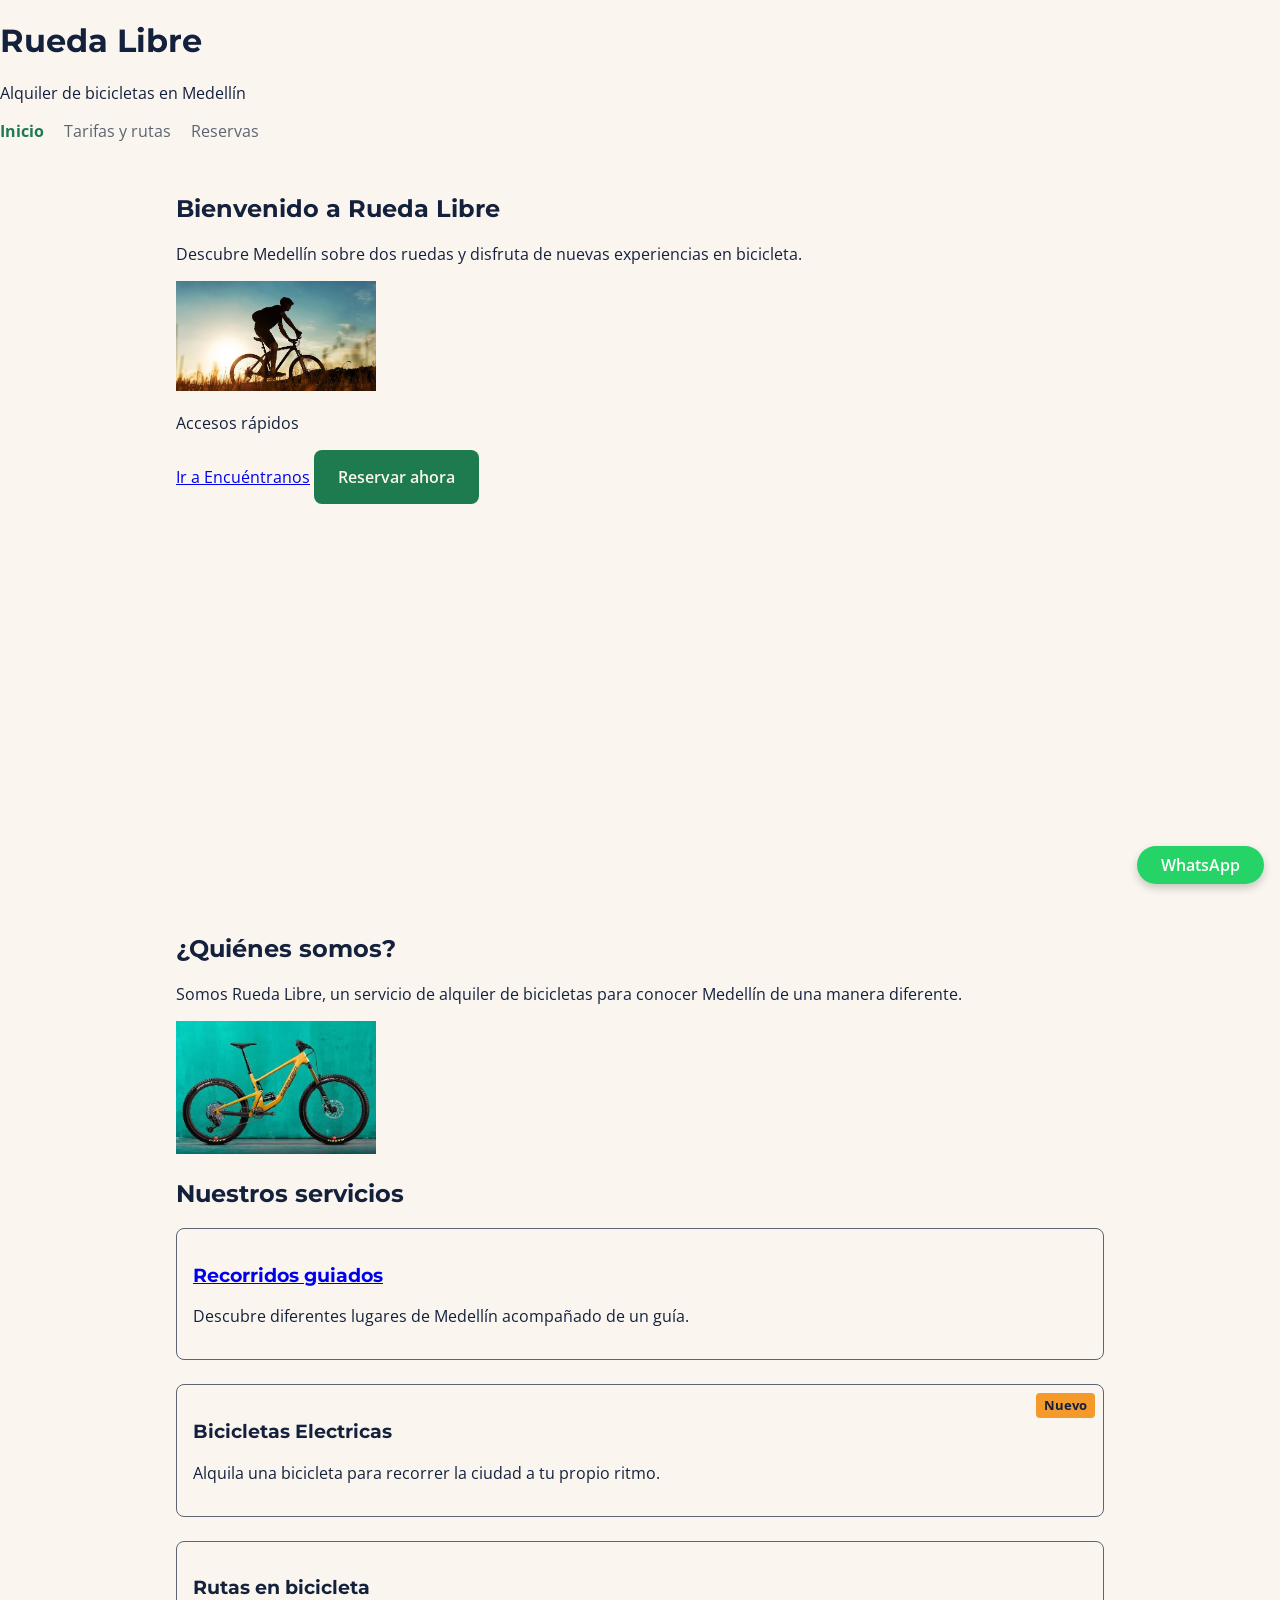
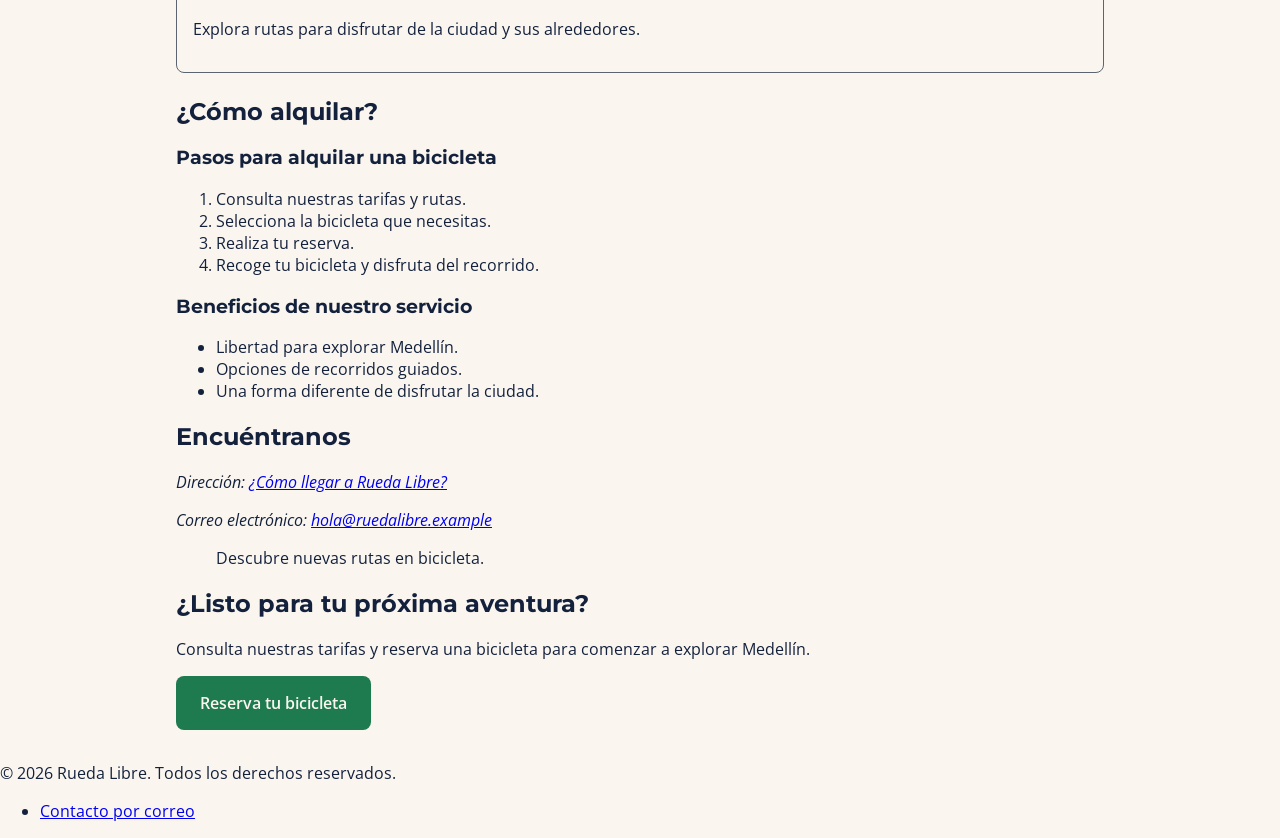
==== index.html @ cb9aeb95 "Día 3: Rueda Libre v1.0: Lanzamiento" ====
<!doctype html>
<html lang="es">
  <head>
    <meta charset="UTF-8" />
    <meta name="viewport" content="width=device-width, initial-scale=1.0" />
    <meta name="description" content="desciption bussines" />

    <link rel="preconnect" href="https://fonts.googleapis.com" />
    <link rel="preconnect" href="https://fonts.gstatic.com" crossorigin />
    <link
      href="https://fonts.googleapis.com/css2?family=Montserrat:wght@400;500;600;700&family=Open+Sans:wght@400;500;600;700&display=swap"
      rel="stylesheet"
    />

    <link rel="stylesheet" href="css/styles.css" />

    <title>Rueda Libre | Alquiler de bicicletas en Medellín</title>
  </head>

  <body>
    <!-- CABECERA -->
    <header>
      <h1>Rueda Libre</h1>
      <p>Alquiler de bicicletas en Medellín</p>

      <nav aria-label="Navegación principal">
        <ul id="menu">
          <li><a href="index.html" class="activo">Inicio</a></li>
          <li><a href="paginas/tarifas.html">Tarifas y rutas</a></li>
          <li><a href="paginas/reservas.html">Reservas</a></li>
        </ul>
      </nav>
    </header>

    <!-- CONTENIDO PRINCIPAL -->
    <main>
      <section id="inicio">
        <h2>Bienvenido a Rueda Libre</h2>

        <p>
          Descubre Medellín sobre dos ruedas y disfruta de nuevas experiencias
          en bicicleta.
        </p>

        <img
          src="img/portada.jpeg"
          alt="Imagen de portada de Rueda Libre"
          width="200"
        />

        <p>Accesos rápidos</p>
        <p>
          <a href="#encuentranos">Ir a Encuéntranos</a>
          <a href="paginas/reservas.html" class="btn-cta">Reservar ahora</a>
        </p>
      </section>

      <section id="nosotros">
        <h2>¿Quiénes somos?</h2>

        <p>
          Somos Rueda Libre, un servicio de alquiler de bicicletas para conocer
          Medellín de una manera diferente.
        </p>

        <img src="img/bici.jpeg" alt="Bicicleta amarilla" width="200" />
      </section>

      <section id="servicios">
        <h2>Nuestros servicios</h2>

        <article>
          <h3>
            <a href="paginas/tarifas.html"> Recorridos guiados </a>
          </h3>

          <p>Descubre diferentes lugares de Medellín acompañado de un guía.</p>
        </article>

        <article class="tarjeta-servicio">
          <span class="badge-nuevo">Nuevo</span>
          <h3>Bicicletas Electricas</h3>

          <p>
            Alquila una bicicleta para recorrer la ciudad a tu propio ritmo.
          </p>
        </article>

        <article>
          <h3>Rutas en bicicleta</h3>

          <p>Explora rutas para disfrutar de la ciudad y sus alrededores.</p>
        </article>
      </section>

      <section id="como-alquilar">
        <h2>¿Cómo alquilar?</h2>

        <h3>Pasos para alquilar una bicicleta</h3>

        <ol>
          <li>Consulta nuestras tarifas y rutas.</li>
          <li>Selecciona la bicicleta que necesitas.</li>
          <li>Realiza tu reserva.</li>
          <li>Recoge tu bicicleta y disfruta del recorrido.</li>
        </ol>

        <h3>Beneficios de nuestro servicio</h3>

        <ul>
          <li>Libertad para explorar Medellín.</li>
          <li>Opciones de recorridos guiados.</li>
          <li>Una forma diferente de disfrutar la ciudad.</li>
        </ul>
      </section>

      <section id="encuentranos">
        <h2>Encuéntranos</h2>

        <address>
          <p>
            Dirección:
            <a href="https://maps.app.goo.gl/5BbJdYhSYyuFEXiC6" target="_blank"
              >¿Cómo llegar a Rueda Libre?</a
            >
          </p>

          <p>
            Correo electrónico:
            <a href="mailto:hola@ruedalibre.example">hola@ruedalibre.example</a>
          </p>
        </address>

        <figure>
          <imgsrc
            ="img/ruta.jpeg"
            alt="Paisaje de una ruta para recorrer en bicicleta"
            width="200"
          />
          <figcaption>Descubre nuevas rutas en bicicleta.</figcaption>
        </figure>
      </section>

      <aside>
        <h2>¿Listo para tu próxima aventura?</h2>

        <p>
          Consulta nuestras tarifas y reserva una bicicleta para comenzar a
          explorar Medellín.
        </p>

        <a href="paginas/reservas.html" class="btn-cta">Reserva tu bicicleta</a>
      </aside>
    </main>

    <!-- FOOTER -->
    <footer>
      <p>&copy; 2026 Rueda Libre. Todos los derechos reservados.</p>
      <ul>
        <li>
          <a href="mailto:hola@ruedalibre.example"> Contacto por correo </a>
        </li>
      </ul>
    </footer>
    <a href="https://wa.me/573000000000" target="_blank" rel="noopener noreferrer" class="whatsapp-flotante" aria-label="Chatear por WhatsApp">
      WhatsApp
    </a>
  </body>
</html>
---- css/styles.css ----
/* Todo el ancho de los elemtnos incluye el padding y el border */
*, *::before, *::after {
    box-sizing: border-box;
}

:root {
    --color-verde-ruta: #1e7a4f;
    --color-naranja-pedal: #F39A2B;
    --color-azul-noche: #14213D;
    --color-crema: #FAF6EF;
    --color-gris-asfalto: #5B6470;

    --font-titulos: 'Montserrat', Arial, sans-serif;
    --font-textos: 'Open Sans', Arial, sans-serif;

    --espaciado-s: 0.5rem;
    --espaciado-m: 1rem;
    --espaciado-l: 1.5rem;
}

/*  Estilos cuerpo de la página */
body {
    font-family: var(--font-textos);
    background-color: var(--color-crema);
    color: var(--color-azul-noche);
    margin: 0;
}

/*  Uso de herencia en los titulos */
h1, h2, h3 { 
    font-family: var(--font-titulos);
}

#menu a { 
    color: var(--color-gris-asfalto); 
    text-decoration: none;
}

#menu a.activo { 
    color: var(--color-verde-ruta); 
    font-weight: 700; 
}

#menu a:hover,
#menu a:focus {
    color: var(--color-azul-noche);
    text-decoration: underline;
    outline: 2px dashed var(--color-azul-noche); 
    outline-offset: 4px;
}

.btn-cta {
    background-color: var(--color-verde-ruta);
    color: var(--color-crema);
    padding: var(--espaciado-m) var(--espaciado-l);
    text-decoration: none;
    border: none;
    border-radius: var(--espaciado-s);
    font-weight: 600;
    cursor: pointer;
    display: inline-block;
    font-family: var(--font-textos);
    font-size: 1rem;
    text-align: center;
}

.btn-cta:hover,
.btn-cta:focus {
    background-color: var(--color-azul-noche);
    color: var(--color-crema);
    outline: 2px solid var(--color-naranja-pedal); 
    outline-offset: 3px;
}

input:focus,
select:focus,
textarea:focus {
    outline: 3px solid var(--color-verde-ruta);
    outline-offset: 1px;
    border-color: var(--color-verde-ruta);
}

/* ---- --------------------------------------*/

/* Centrar el contenido principal */
main {
    max-width: 60rem; 
    margin: 0 auto;   
    padding: var(--espaciado-m);
}

/* Estilos del encabezado */
#inicio {
    min-height: 80vh; 
}

#servicios article {
    padding: var(--espaciado-m);
    border: 1px solid var(--color-gris-asfalto);
    border-radius: var(--espaciado-s);
    margin-bottom: var(--espaciado-l);
}

#servicios article img {
    width: 100%;
    border-radius: var(--espaciado-s);
}

table {
    text-align: center; /* Conservado de la base original */
    width: 100%; 
    border-collapse: collapse; 
    margin-bottom: var(--espaciado-l);
}

th, td {
    padding: var(--espaciado-m);
    border: 1px solid var(--color-gris-asfalto);
}

th {
    background-color: var(--color-verde-ruta);
    color: var(--color-crema);
}

form p {
    margin-bottom: var(--espaciado-m);
}

label {
    display: block; 
    margin-bottom: var(--espaciado-s);
    font-weight: 600;
}

input[type="text"],
input[type="email"],
input[type="tel"],
input[type="date"],
input[type="number"],
select,
textarea {
    width: 100%;
    padding: var(--espaciado-m);
    border: 1px solid var(--color-gris-asfalto);
    border-radius: var(--espaciado-s);
}

input[type="checkbox"] {
    display: inline-block;
    width: auto;
}

label[for="confirmacion-datos"],
label[for="confirmacion-terminos"] {
    display: inline;
    font-weight: 400;
}

form .btn-cta {
    width: 100%;
    padding: var(--espaciado-l);
}

#menu {
    padding-left: 0;
}

#menu li {
    display: inline-block;
    margin-right: var(--espaciado-m);
}

.tarjeta-servicio {
    position: relative;
}

.badge-nuevo {
    position: absolute;
    top: var(--espaciado-s);
    right: var(--espaciado-s);
    background-color: var(--color-naranja-pedal);
    color: var(--color-azul-noche);
    padding: 0.2rem var(--espaciado-s);
    font-size: 0.8rem;
    font-weight: 700;
    border-radius: 4px;
}

.whatsapp-flotante {
    position: fixed;
    bottom: var(--espaciado-m);
    right: var(--espaciado-m);
    background-color: #25D366;
    color: #ffffff;
    padding: var(--espaciado-s) var(--espaciado-l);
    border-radius: 50px;
    text-decoration: none;
    font-weight: 600;
    box-shadow: 0 4px 8px rgba(0,0,0,0.2);
    z-index: 1000;
    display: inline-flex;
    align-items: center;
}

.whatsapp-flotante:hover,
.whatsapp-flotante:focus {
    background-color: #1ebe5d;
    outline: 2px solid var(--color-azul-noche);
    outline-offset: 2px;
}
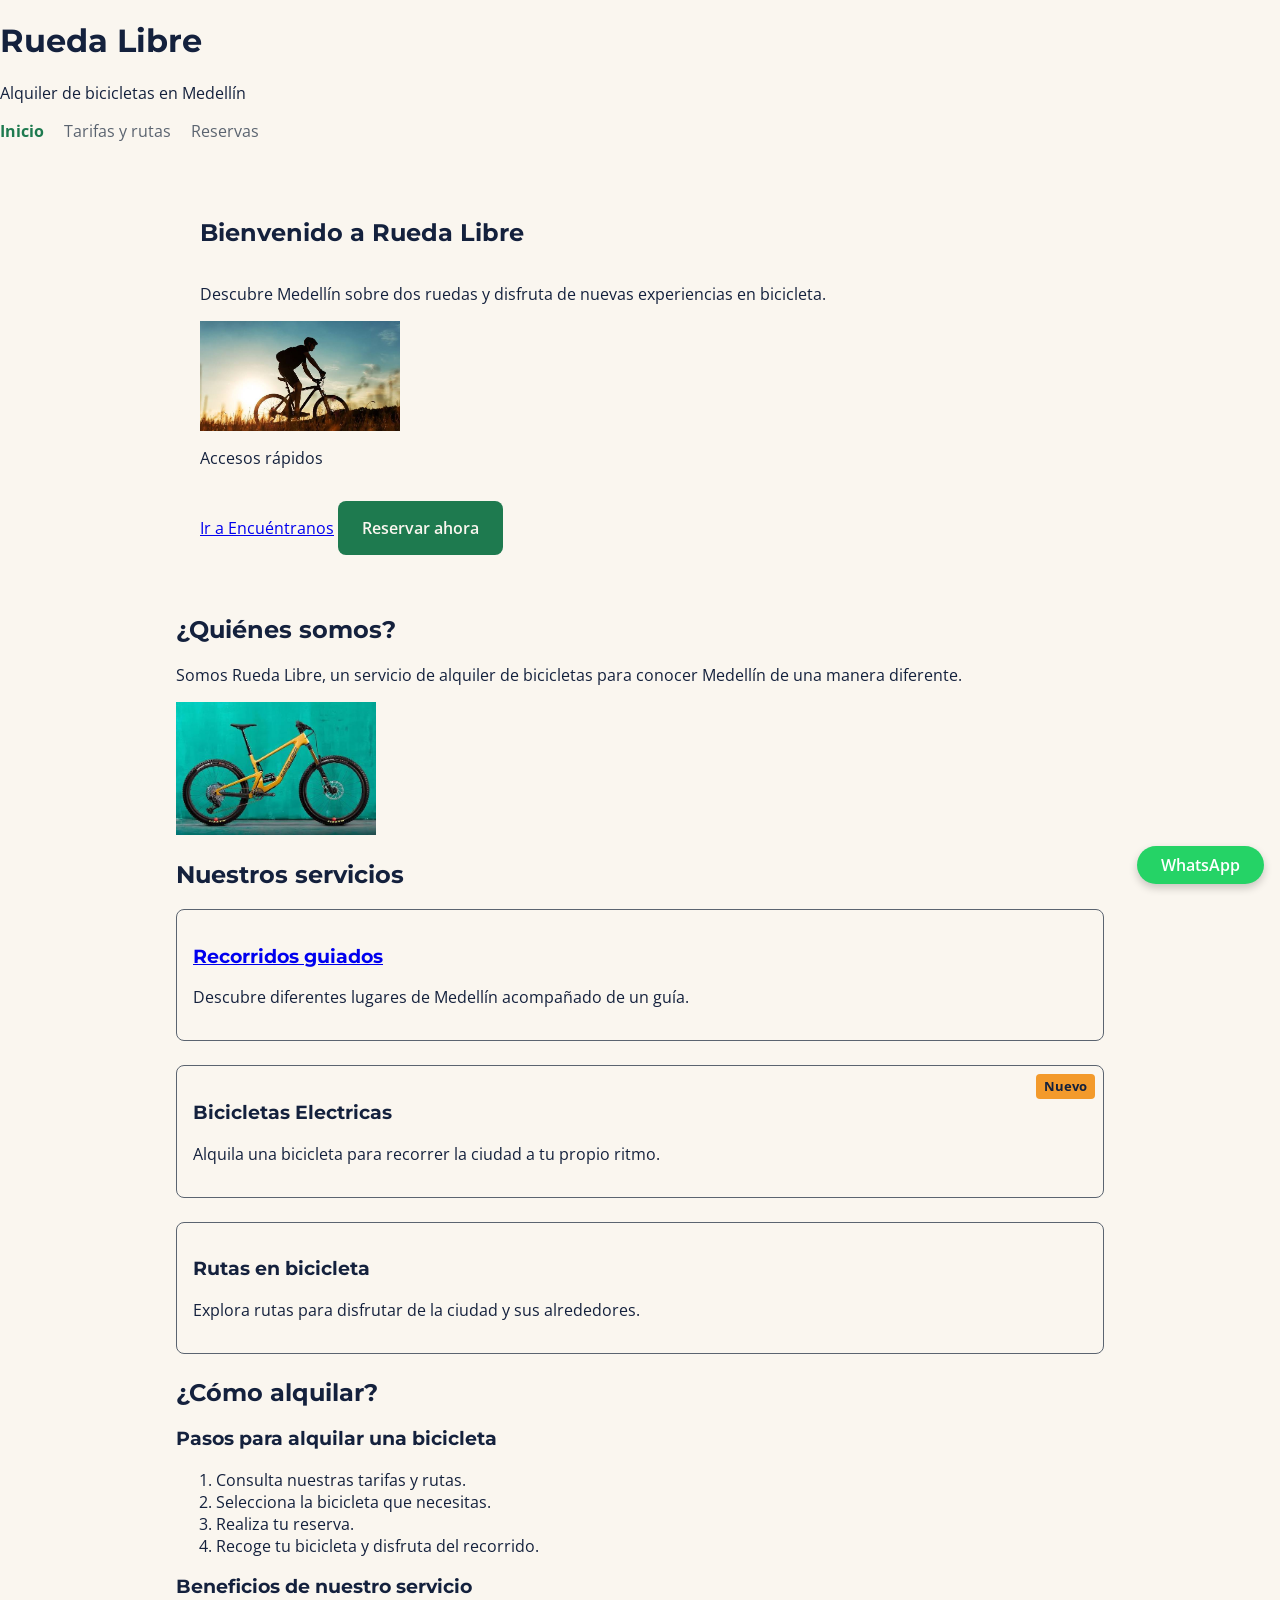
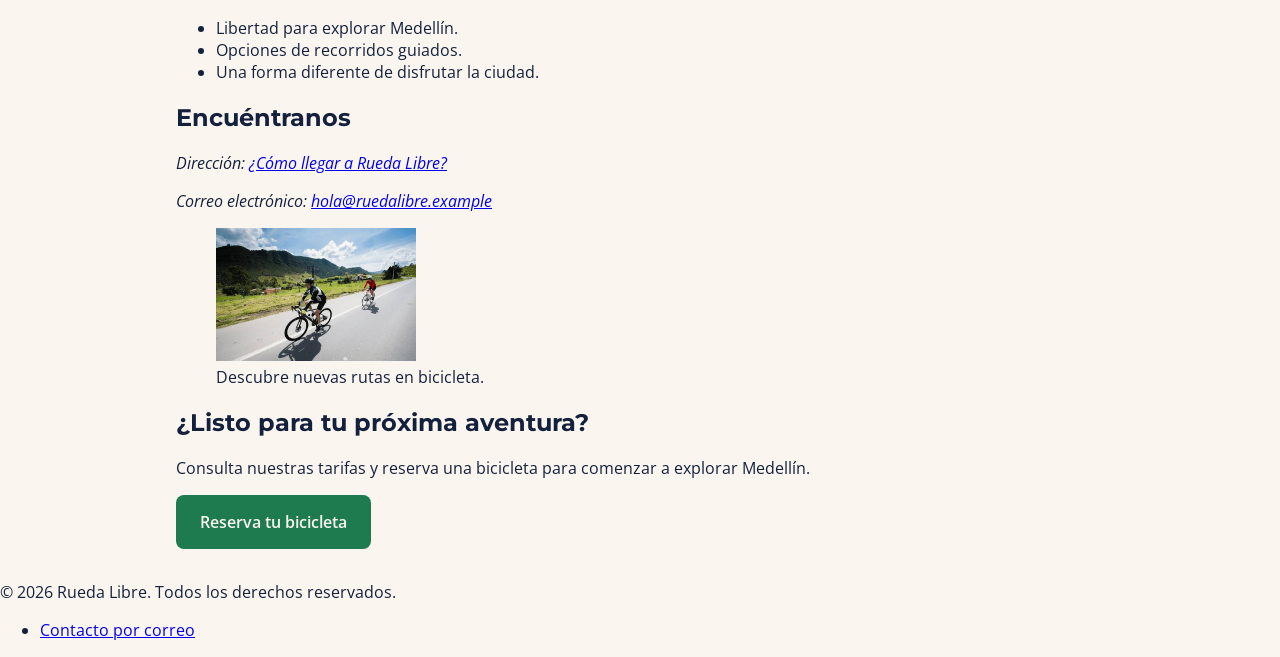
==== commit 34556c36: "Día 3: Rueda Libre v1.0:  Lanzamiento (Actualización visual-inicio)" ====
--- a/index.html
+++ b/index.html
@@ -132,8 +132,8 @@
         </address>
 
         <figure>
-          <imgsrc
-            ="img/ruta.jpeg"
+          <img 
+            src="img/ruta.jpeg"
             alt="Paisaje de una ruta para recorrer en bicicleta"
             width="200"
           />
--- a/css/styles.css
+++ b/css/styles.css
@@ -91,7 +91,10 @@
 
 /* Estilos del encabezado */
 #inicio {
-    min-height: 80vh; 
+    padding: var(--espaciado-l);
+    display: flex;
+    flex-direction: column;
+    justify-content: center;
 }
 
 #servicios article {
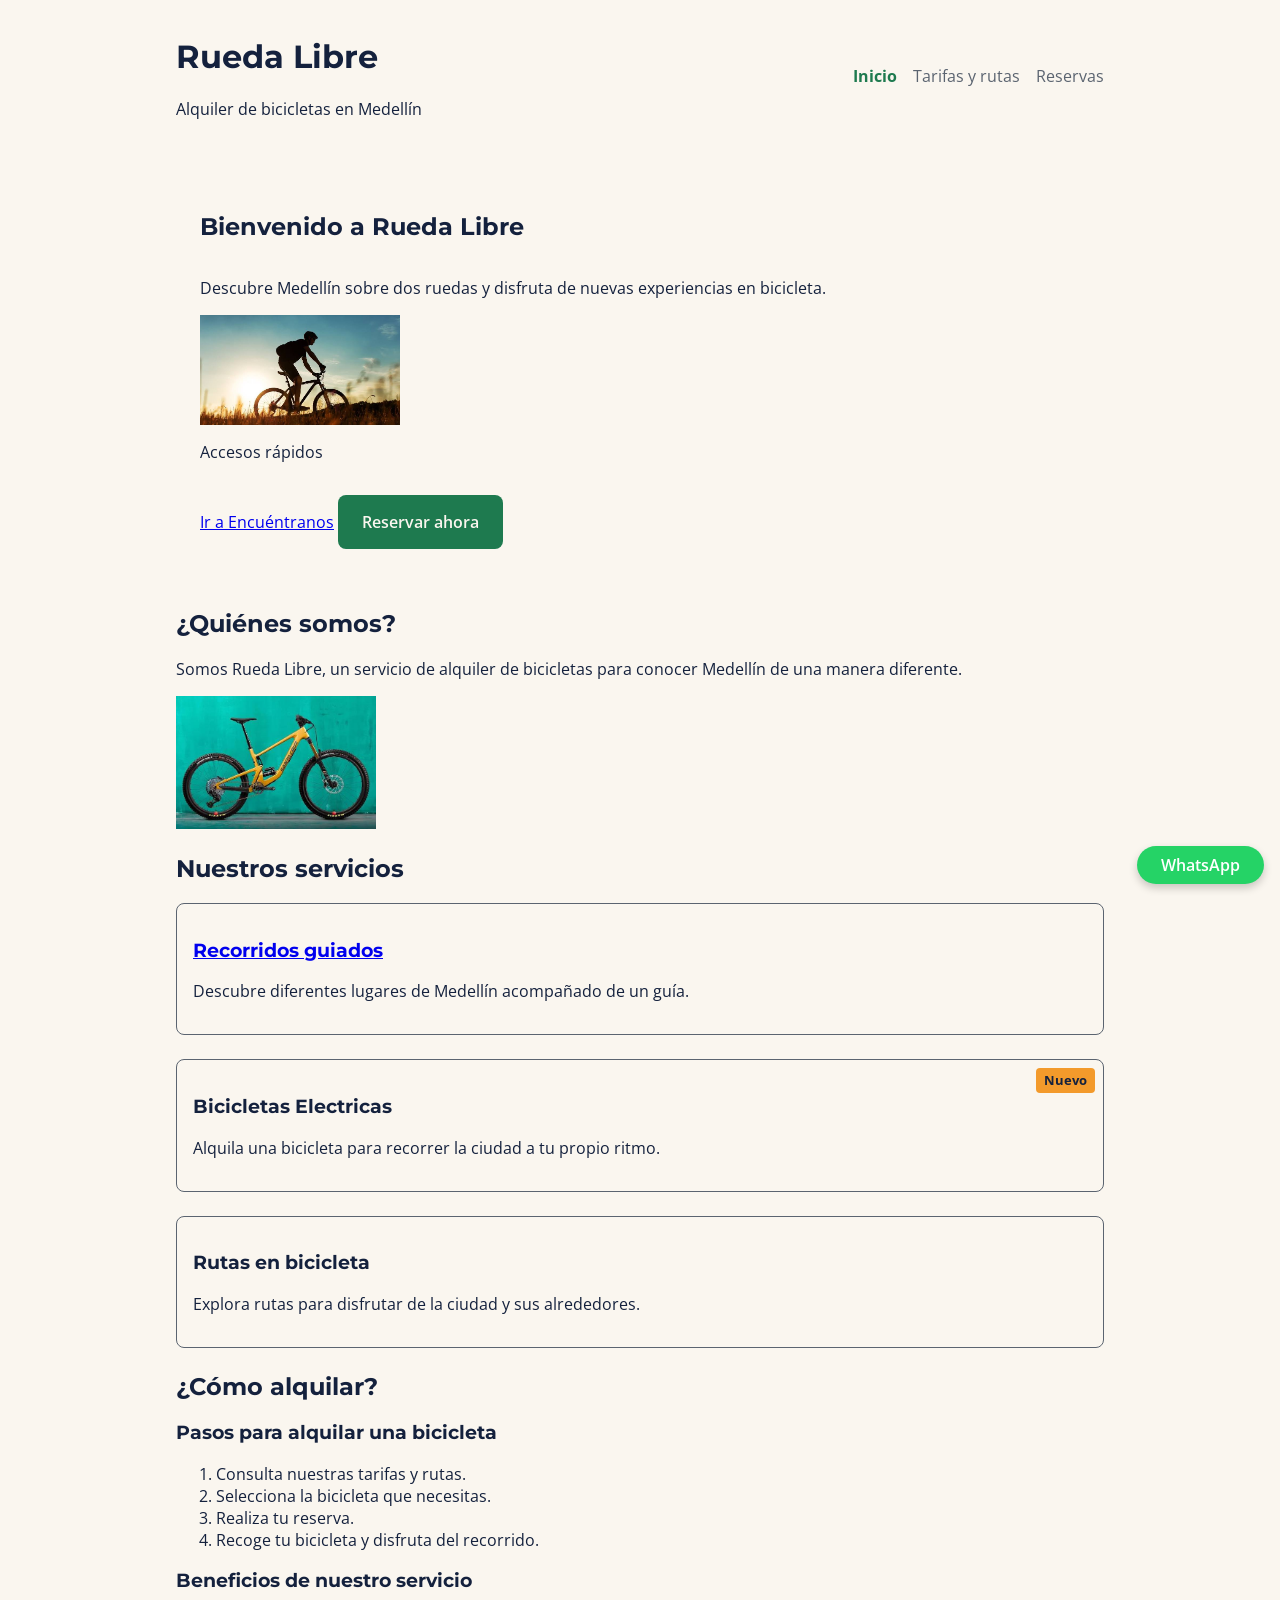
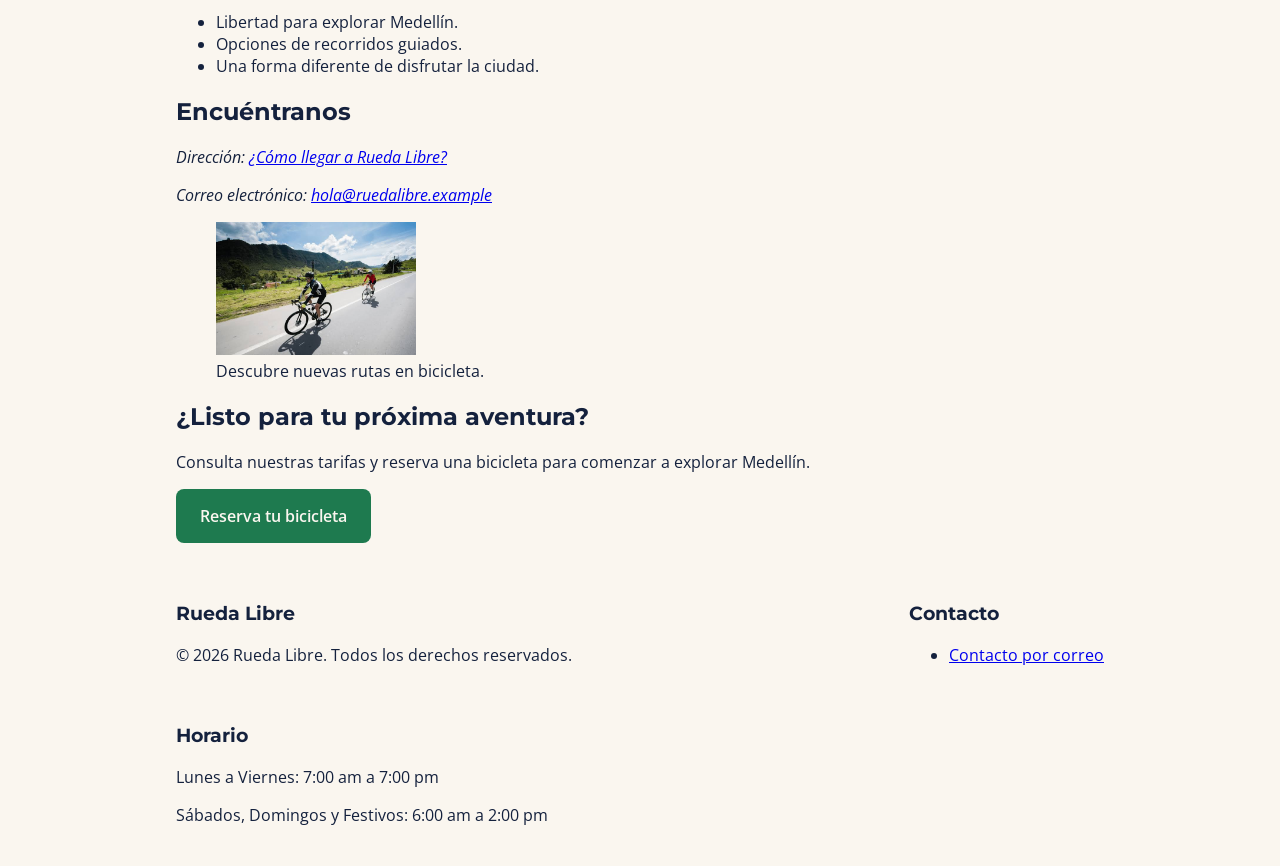
==== commit cb4fd643: "Flexbox: layaouts en una dimensión" ====
--- a/index.html
+++ b/index.html
@@ -20,8 +20,10 @@
   <body>
     <!-- CABECERA -->
     <header>
-      <h1>Rueda Libre</h1>
-      <p>Alquiler de bicicletas en Medellín</p>
+      <div>
+        <h1>Rueda Libre</h1>
+        <p>Alquiler de bicicletas en Medellín</p>
+      </div>
 
       <nav aria-label="Navegación principal">
         <ul id="menu">
@@ -132,7 +134,7 @@
         </address>
 
         <figure>
-          <img 
+          <img
             src="img/ruta.jpeg"
             alt="Paisaje de una ruta para recorrer en bicicleta"
             width="200"
@@ -155,14 +157,33 @@
 
     <!-- FOOTER -->
     <footer>
-      <p>&copy; 2026 Rueda Libre. Todos los derechos reservados.</p>
-      <ul>
-        <li>
-          <a href="mailto:hola@ruedalibre.example"> Contacto por correo </a>
-        </li>
-      </ul>
+      <div>
+        <h3>Rueda Libre</h3>
+        <p>&copy; 2026 Rueda Libre. Todos los derechos reservados.</p>
+      </div>
+
+      <div>
+        <h3>Contacto</h3>
+        <ul>
+          <li>
+            <a href="mailto:hola@ruedalibre.example"> Contacto por correo </a>
+          </li>
+        </ul>
+      </div>
+
+      <div>
+        <h3>Horario</h3>
+        <p>Lunes a Viernes: 7:00 am a 7:00 pm</p>
+        <p>Sábados, Domingos y Festivos: 6:00 am a 2:00 pm</p>
+      </div>
     </footer>
-    <a href="https://wa.me/573000000000" target="_blank" rel="noopener noreferrer" class="whatsapp-flotante" aria-label="Chatear por WhatsApp">
+    <a
+      href="https://wa.me/573000000000"
+      target="_blank"
+      rel="noopener noreferrer"
+      class="whatsapp-flotante"
+      aria-label="Chatear por WhatsApp"
+    >
       WhatsApp
     </a>
   </body>
--- a/css/styles.css
+++ b/css/styles.css
@@ -167,12 +167,14 @@
 
 #menu {
     padding-left: 0;
-}
-
-#menu li {
-    display: inline-block;
-    margin-right: var(--espaciado-m);
-}
+    margin: 0;
+    list-style: none;
+    display: flex;             /* Contenedor flexible */
+    gap: var(--espaciado-m);   /* Separación uniforme */
+    flex-wrap: wrap;           /* Pasan a otra línea si no caben */
+}
+
+/* Se eliminó el display: inline-block y margin-right de #menu li */
 
 .tarjeta-servicio {
     position: relative;
@@ -211,4 +213,28 @@
     background-color: #1ebe5d;
     outline: 2px solid var(--color-azul-noche);
     outline-offset: 2px;
+}
+
+/* Nombre del negocio en un extremo y menú en el otro, centrados verticalmente */
+header {
+    display: flex;
+    justify-content: space-between;
+    align-items: center;
+    flex-wrap: wrap;
+    gap: var(--espaciado-m);
+    padding: var(--espaciado-m);
+    max-width: 60rem;
+    margin: 0 auto;
+}
+
+/* Pie en tres bloques en fila, alineados por arriba y separados uniformemente */
+footer {
+    display: flex;
+    justify-content: space-between;
+    align-items: flex-start;
+    flex-wrap: wrap;
+    gap: var(--espaciado-l);
+    padding: var(--espaciado-l) var(--espaciado-m);
+    max-width: 60rem;
+    margin: 0 auto;
 }
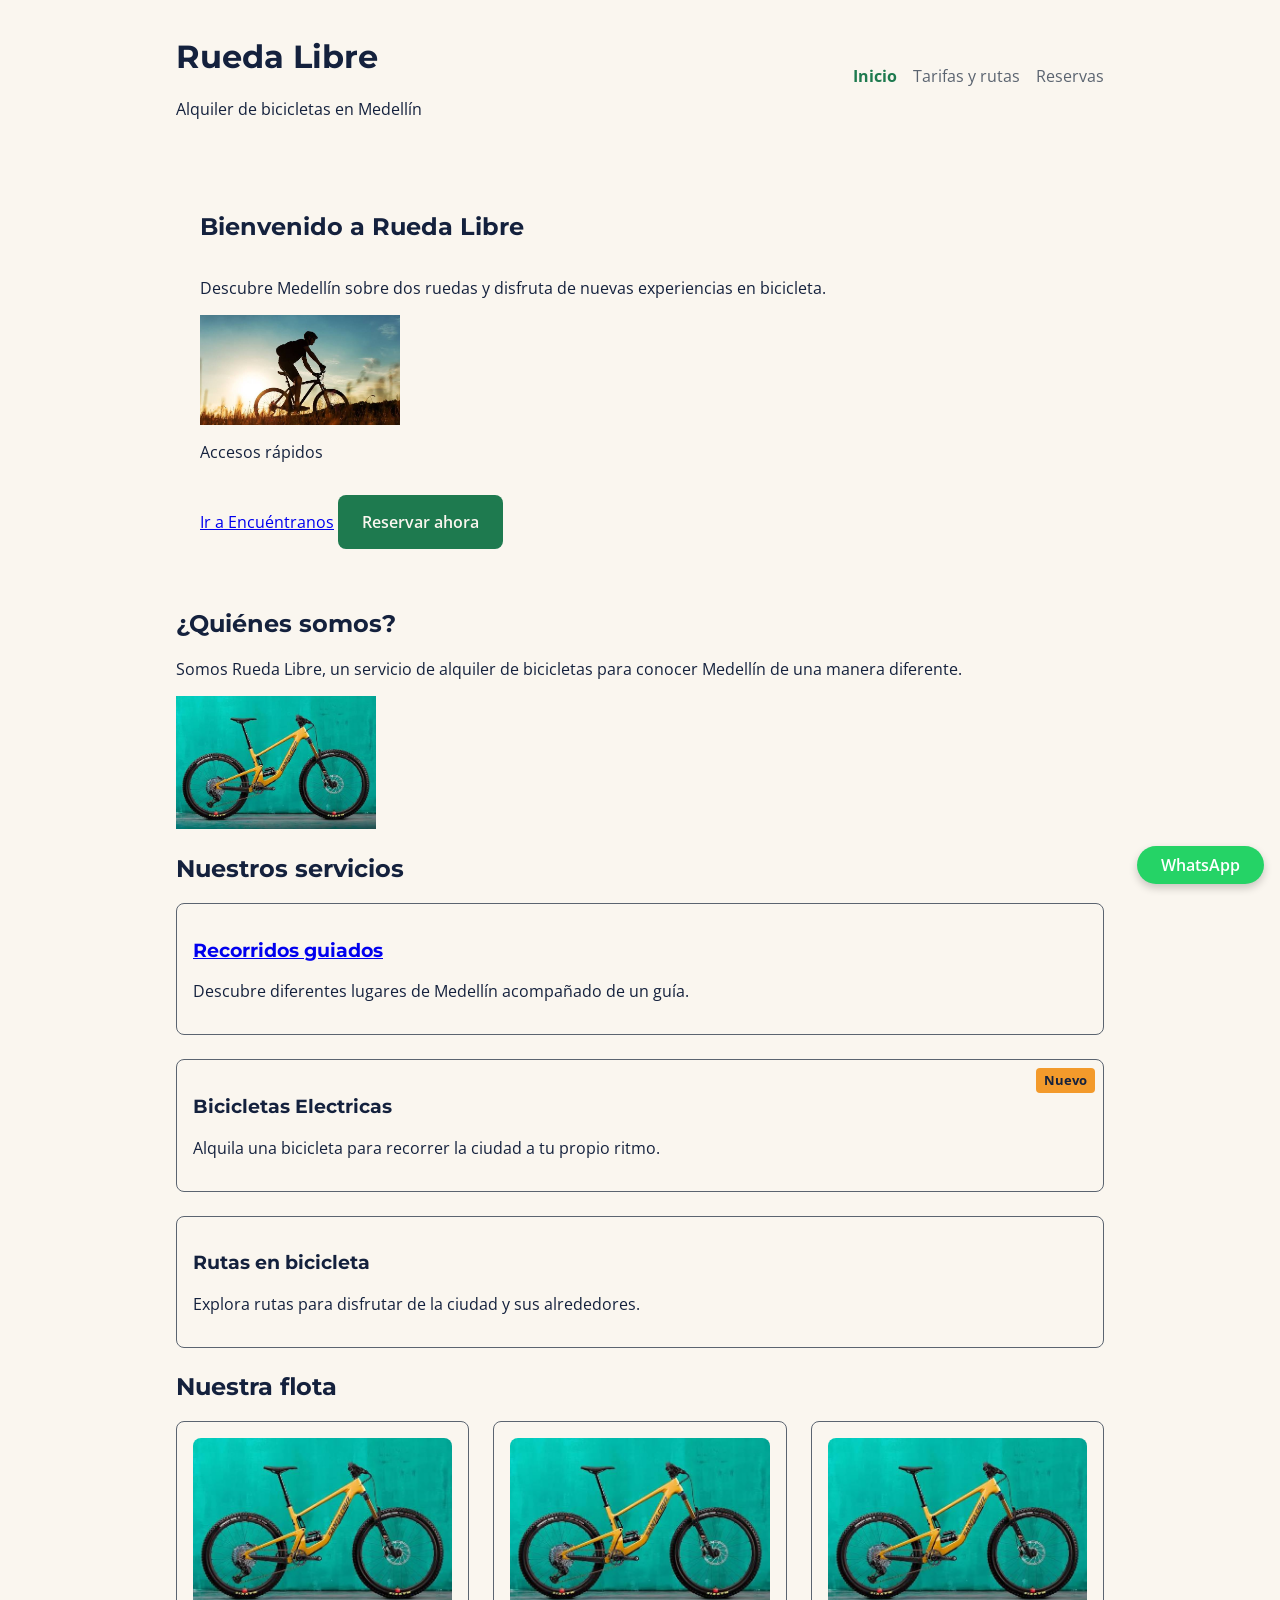
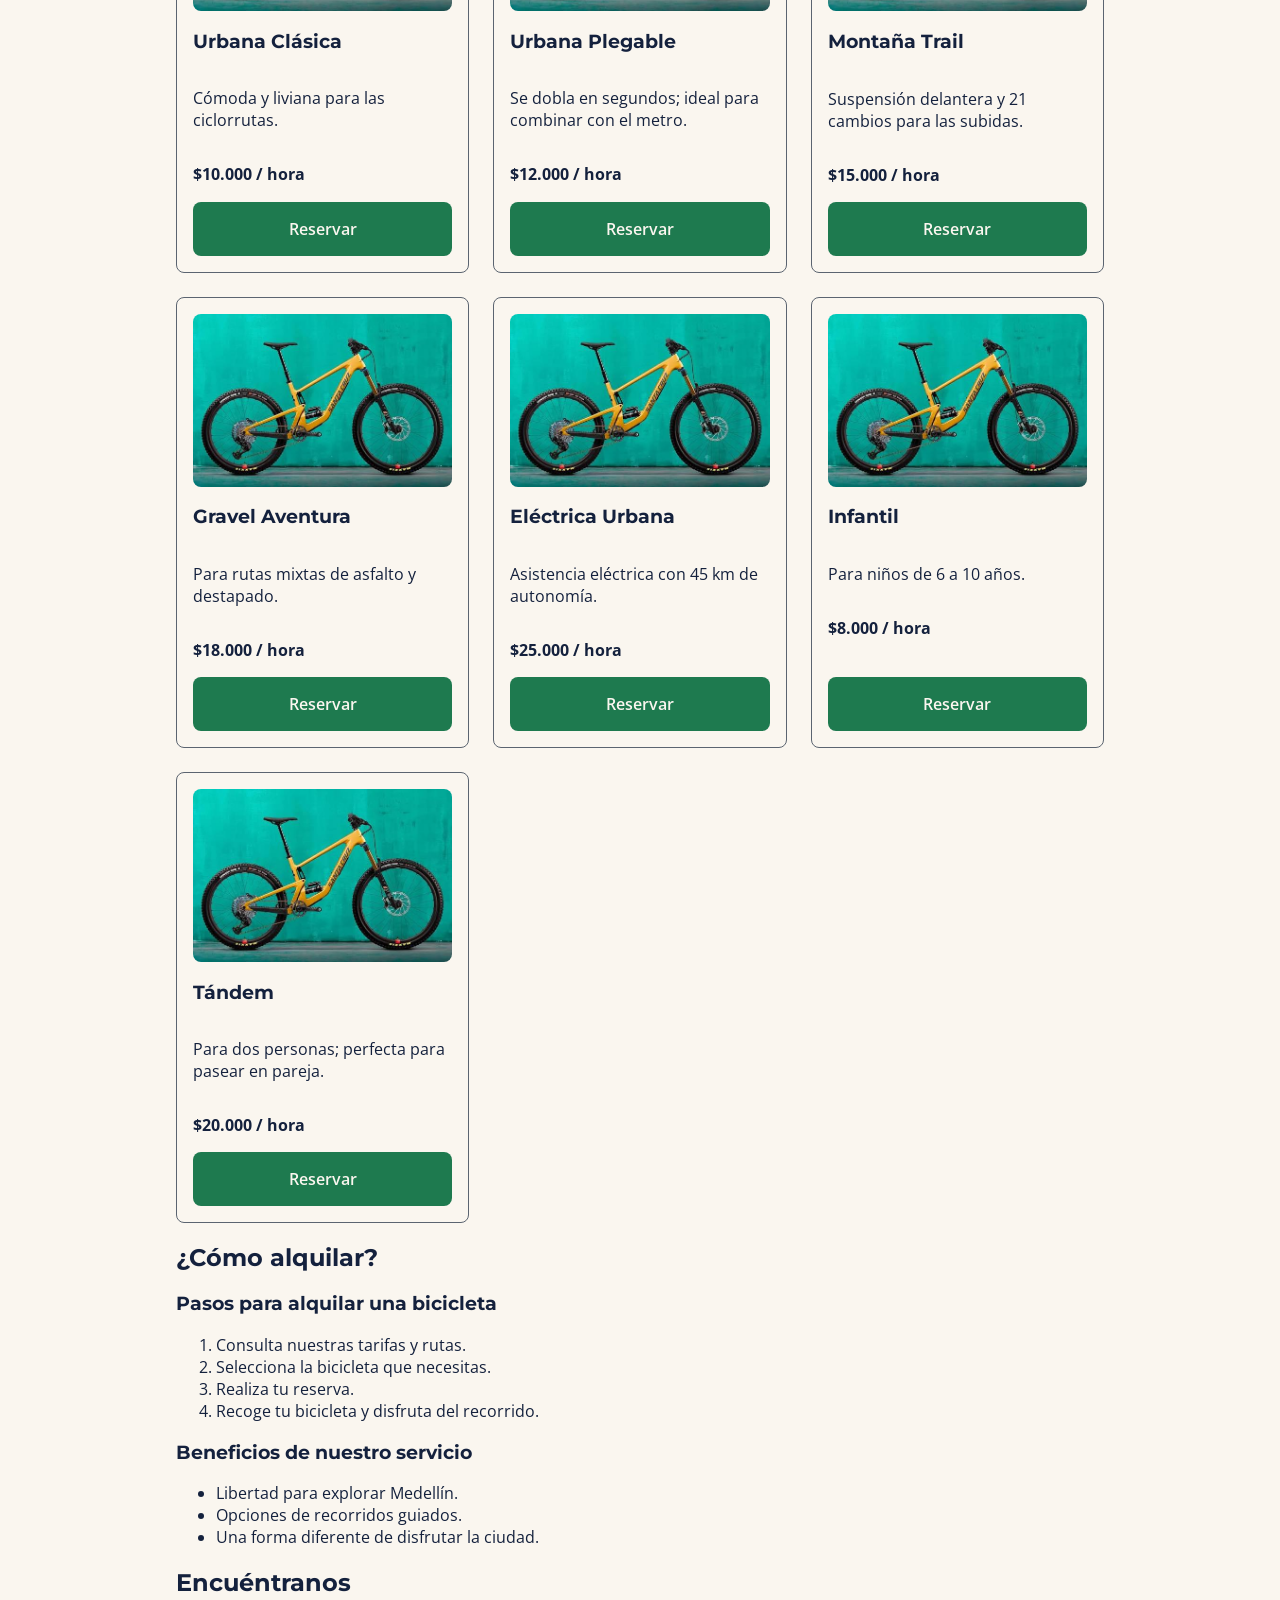
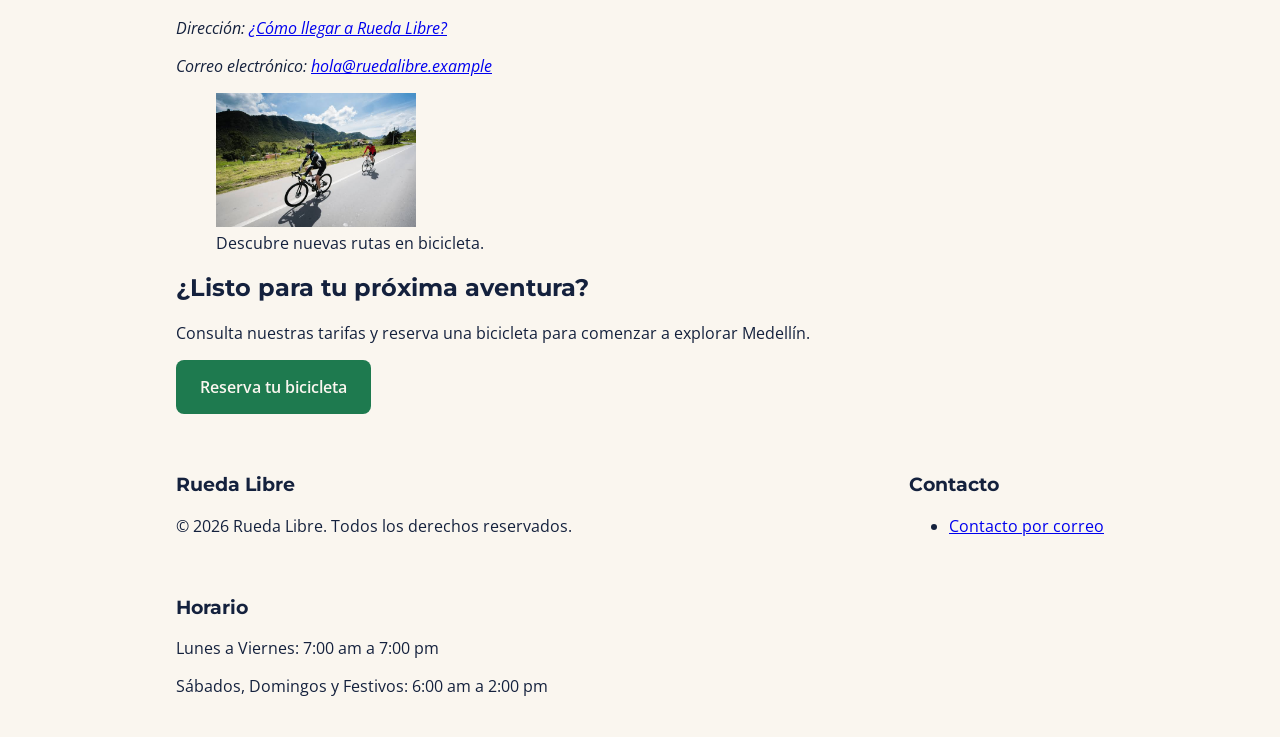
==== commit 772f474a: "La flota en cuadricula: grid" ====
--- a/index.html
+++ b/index.html
@@ -93,6 +93,70 @@
 
           <p>Explora rutas para disfrutar de la ciudad y sus alrededores.</p>
         </article>
+      </section>
+
+      <!-- NUESTRA FLOTA -->
+      <section id="flota">
+        <h2>Nuestra flota</h2>
+
+        <div class="cuadricula-flota">
+          <article>
+            <img src="img/bici.jpeg" alt="Bicicleta Urbana Clásica" />
+            <h3>Urbana Clásica</h3>
+            <p>Cómoda y liviana para las ciclorrutas.</p>
+            <p><strong>$10.000 / hora</strong></p>
+            <a href="paginas/reservas.html" class="btn-cta">Reservar</a>
+          </article>
+
+          <article>
+            <img src="img/bici.jpeg" alt="Bicicleta Urbana Plegable" />
+            <h3>Urbana Plegable</h3>
+            <p>Se dobla en segundos; ideal para combinar con el metro.</p>
+            <p><strong>$12.000 / hora</strong></p>
+            <a href="paginas/reservas.html" class="btn-cta">Reservar</a>
+          </article>
+
+          <article>
+            <img src="img/bici.jpeg" alt="Bicicleta Montaña Trail" />
+            <h3>Montaña Trail</h3>
+            <p>Suspensión delantera y 21 cambios para las subidas.</p>
+            <p><strong>$15.000 / hora</strong></p>
+            <a href="paginas/reservas.html" class="btn-cta">Reservar</a>
+          </article>
+
+          <article>
+            <img src="img/bici.jpeg" alt="Bicicleta Gravel Aventura" />
+            <h3>Gravel Aventura</h3>
+            <p>Para rutas mixtas de asfalto y destapado.</p>
+            <p><strong>$18.000 / hora</strong></p>
+            <a href="paginas/reservas.html" class="btn-cta">Reservar</a>
+          </article>
+
+          <article>
+            <img src="img/bici.jpeg" alt="Bicicleta Eléctrica Urbana" />
+            <h3>Eléctrica Urbana</h3>
+            <p>Asistencia eléctrica con 45 km de autonomía.</p>
+            <p><strong>$25.000 / hora</strong></p>
+            <a href="paginas/reservas.html" class="btn-cta">Reservar</a>
+          </article>
+
+          <article>
+            <img src="img/bici.jpeg" alt="Bicicleta Infantil" />
+            <h3>Infantil</h3>
+            <p>Para niños de 6 a 10 años.</p>
+            <p><strong>$8.000 / hora</strong></p>
+            <a href="paginas/reservas.html" class="btn-cta">Reservar</a>
+          </article>
+
+          <!-- Séptimo modelo agregado -->
+          <article>
+            <img src="img/bici.jpeg" alt="Bicicleta Tándem" />
+            <h3>Tándem</h3>
+            <p>Para dos personas; perfecta para pasear en pareja.</p>
+            <p><strong>$20.000 / hora</strong></p>
+            <a href="paginas/reservas.html" class="btn-cta">Reservar</a>
+          </article>
+        </div>
       </section>
 
       <section id="como-alquilar">
@@ -188,3 +252,4 @@
     </a>
   </body>
 </html>
+                                                                                                                                                                                                                  
--- a/css/styles.css
+++ b/css/styles.css
@@ -237,4 +237,31 @@
     padding: var(--espaciado-l) var(--espaciado-m);
     max-width: 60rem;
     margin: 0 auto;
+}
+
+/* Cuadrícula adaptable sin media queries y separación uniforme */
+.cuadricula-flota {
+    display: grid;
+    grid-template-columns: repeat(auto-fit, minmax(16rem, 1fr));
+    gap: var(--espaciado-l);
+}
+
+/* Tarjeta con el box-model anterior y Flexbox en columna para que el botón "Reservar" quede siempre al final */
+#flota article {
+    padding: var(--espaciado-m);
+    border: 1px solid var(--color-gris-asfalto);
+    border-radius: var(--espaciado-s);
+    display: flex;
+    flex-direction: column;
+    justify-content: space-between;
+}
+
+#flota article img {
+    width: 100%;
+    border-radius: var(--espaciado-s);
+}
+
+/* Empuja el botón hacia abajo del todo aunque las descripciones tengan distinto largo */
+#flota article .btn-cta {
+    margin-top: auto;
 }
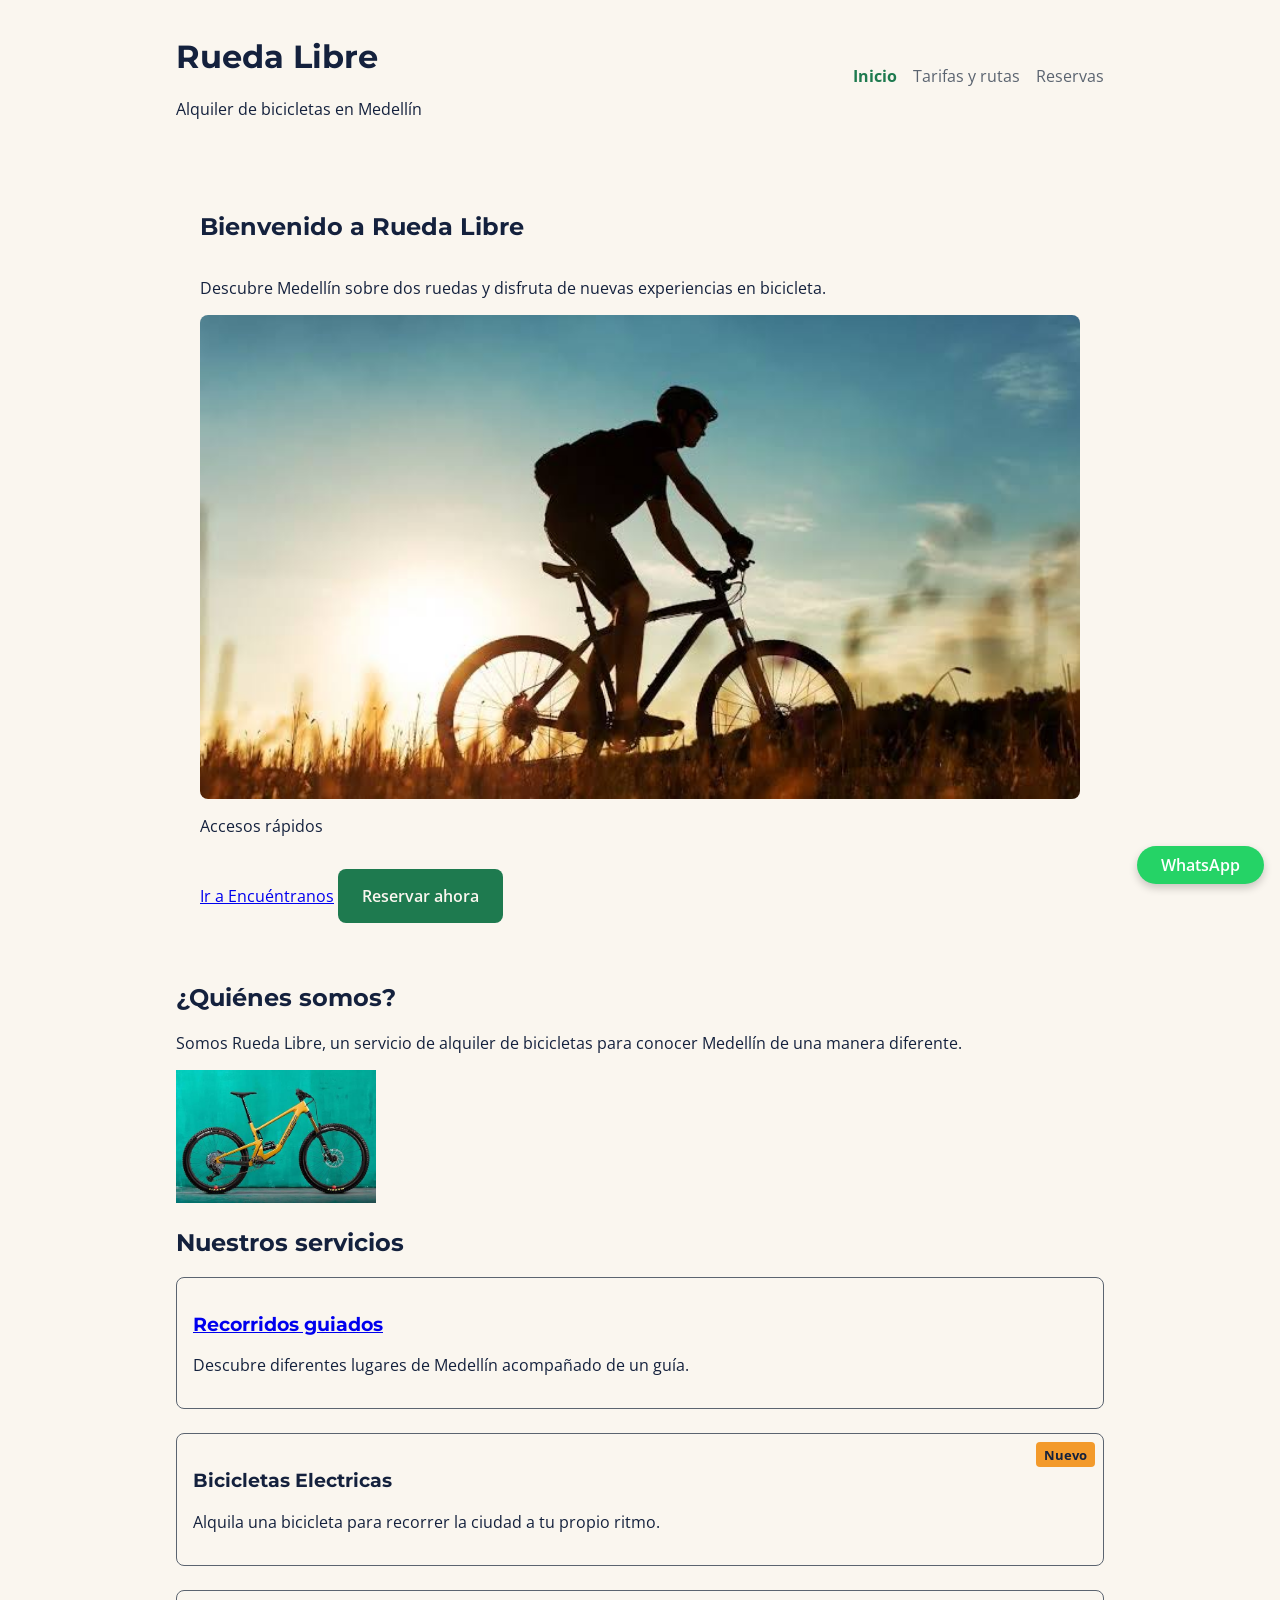
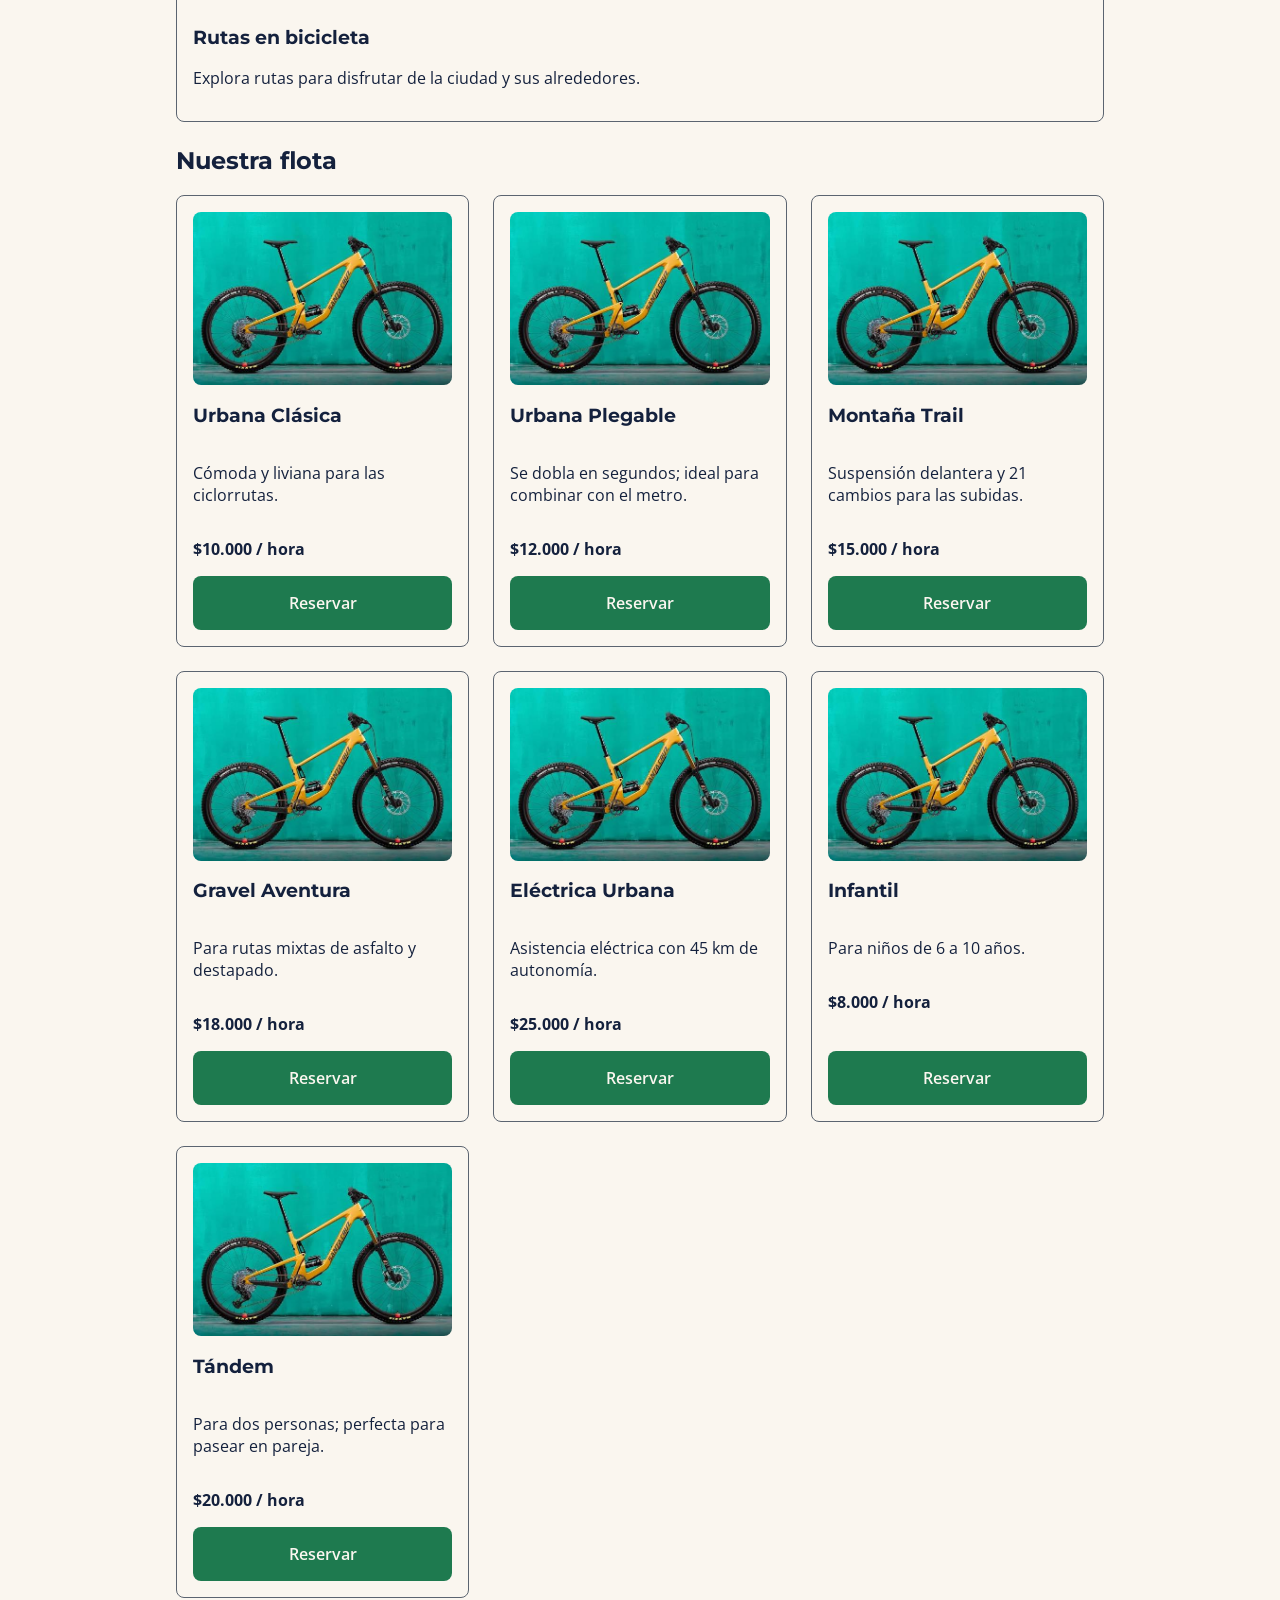
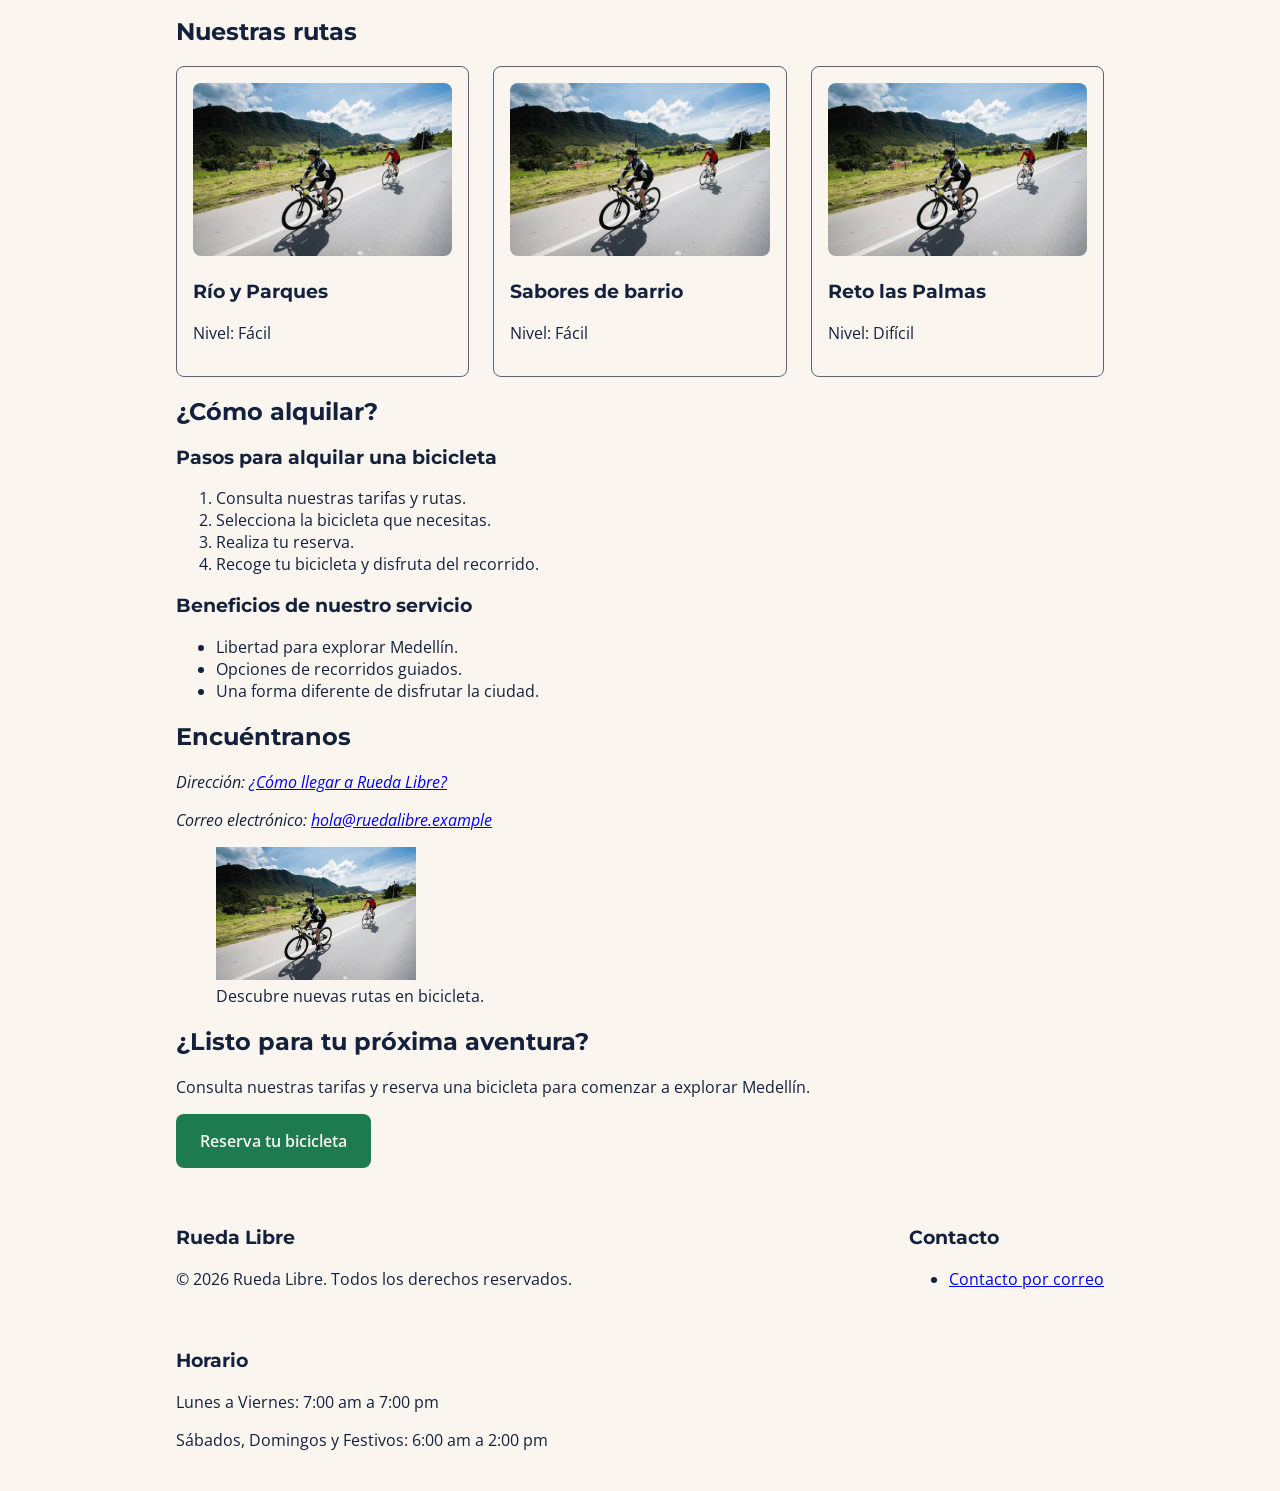
==== commit 8ccabbae: "PRE - Layaout en dos dimensiones" ====
--- a/index.html
+++ b/index.html
@@ -155,6 +155,30 @@
             <p>Para dos personas; perfecta para pasear en pareja.</p>
             <p><strong>$20.000 / hora</strong></p>
             <a href="paginas/reservas.html" class="btn-cta">Reservar</a>
+          </article>
+        </div>
+      </section>
+
+      <section id="rutas">
+        <h2>Nuestras rutas</h2>
+
+        <div class="galeria-rutas">
+          <article>
+            <img src="img/ruta.jpeg" alt="Ruta Río y Parques" />
+            <h3>Río y Parques</h3>
+            <p>Nivel: Fácil</p>
+          </article>
+
+          <article>
+            <img src="img/ruta.jpeg" alt="Ruta Sabores de barrio" />
+            <h3>Sabores de barrio</h3>
+            <p>Nivel: Fácil</p>
+          </article>
+
+          <article>
+            <img src="img/ruta.jpeg" alt="Ruta Reto las Palmas" />
+            <h3>Reto las Palmas</h3>
+            <p>Nivel: Difícil</p>
           </article>
         </div>
       </section>
--- a/css/styles.css
+++ b/css/styles.css
@@ -264,4 +264,54 @@
 /* Empuja el botón hacia abajo del todo aunque las descripciones tengan distinto largo */
 #flota article .btn-cta {
     margin-top: auto;
+}
+
+/* Imagen de la portada ocupando su columna y botones alineados con Flexbox */
+#inicio img {
+    width: 100%;
+    border-radius: var(--espaciado-s);
+}
+
+.inicio-botones {
+    display: flex;
+    align-items: center;
+    gap: var(--espaciado-m);
+    flex-wrap: wrap;
+}
+
+/* Galería "Nuestras rutas" con 3 tarjetas en una fila */
+.galeria-rutas {
+    display: grid;
+    grid-template-columns: repeat(3, 1fr);
+    gap: var(--espaciado-l);
+}
+
+.galeria-rutas article {
+    padding: var(--espaciado-m);
+    border: 1px solid var(--color-gris-asfalto);
+    border-radius: var(--espaciado-s);
+}
+
+.galeria-rutas img {
+    width: 100%;
+    border-radius: var(--espaciado-s);
+}
+
+/* En reservas, formulario (2/3) e info de contacto (1/3) en proporción 2:1 */
+.layout-reservas {
+    display: grid;
+    grid-template-columns: 2fr 1fr;
+    gap: var(--espaciado-l);
+    align-items: start;
+}
+
+/*  Dos campos cortos (documento y celular) en la misma fila con Flexbox */
+.fila-campos {
+    display: flex;
+    justify-content: space-between;
+    gap: var(--espaciado-m);
+}
+
+.fila-campos p {
+    flex: 1;
 }
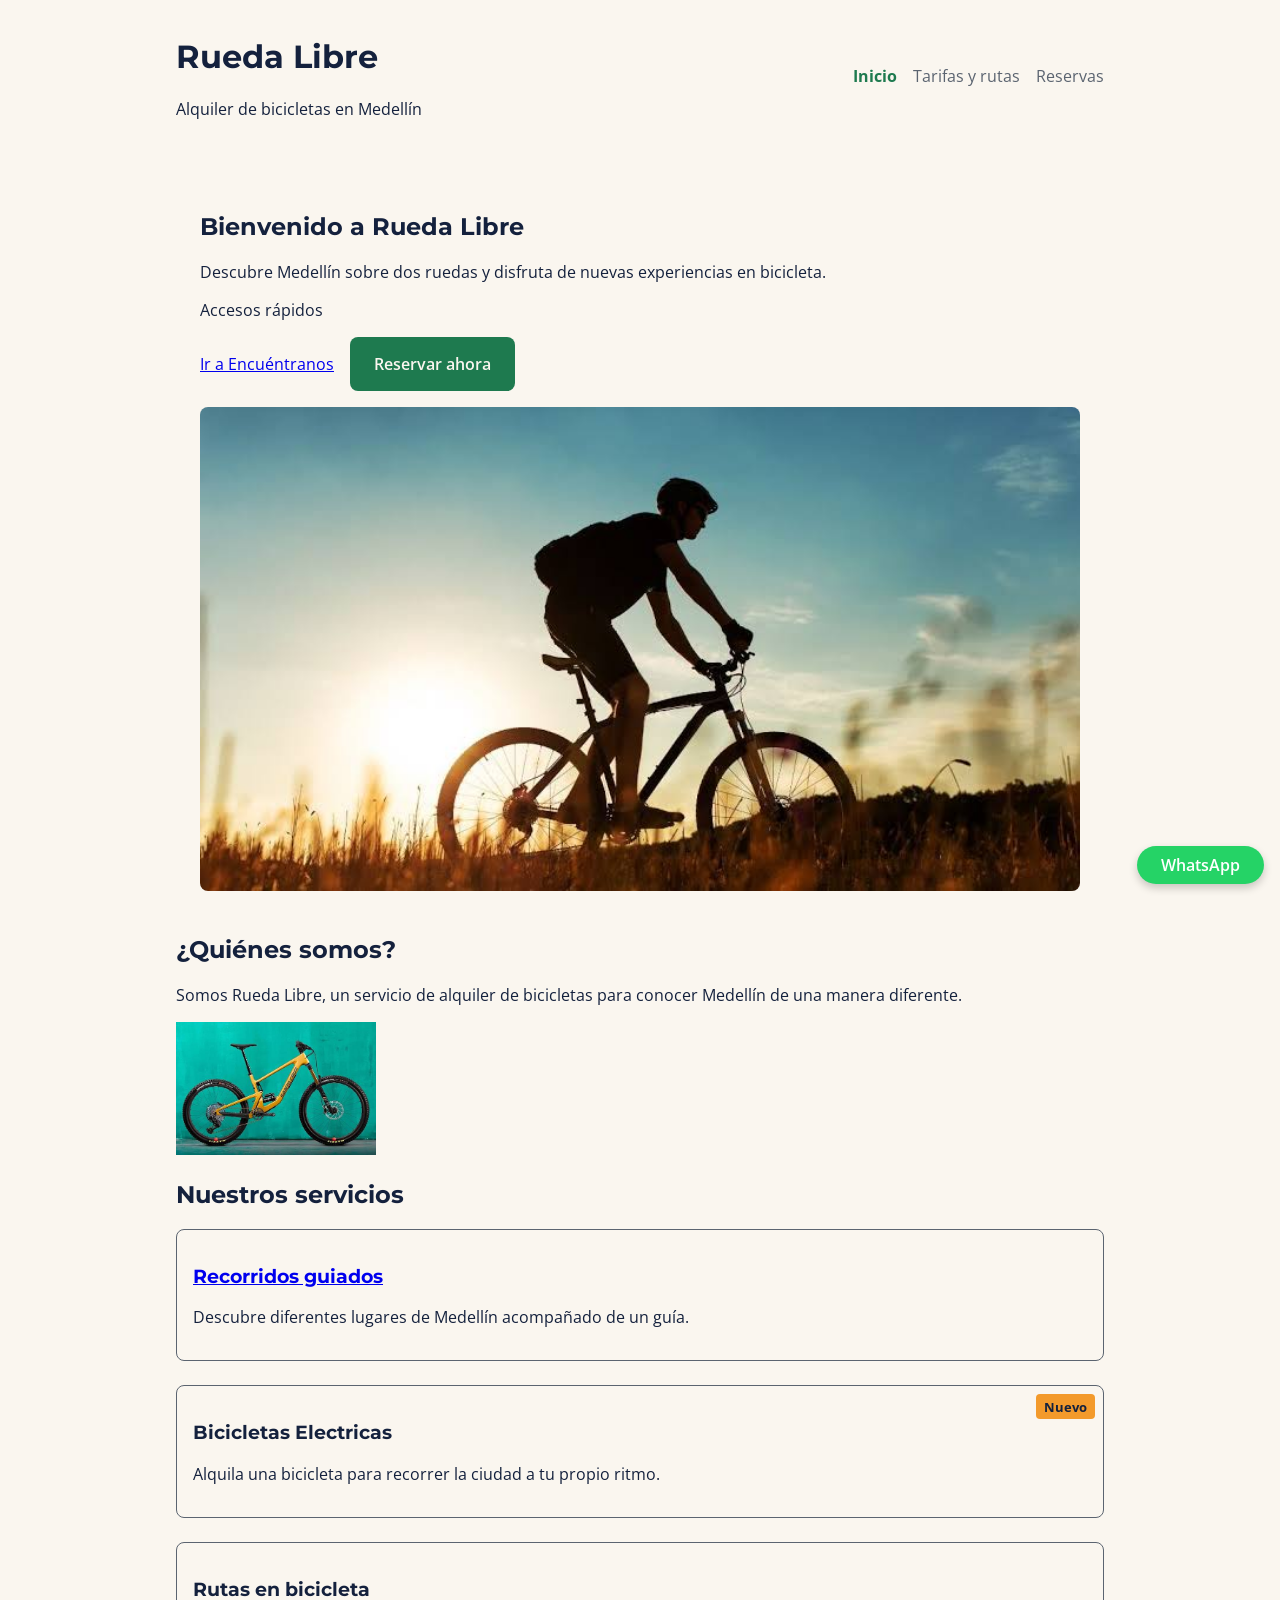
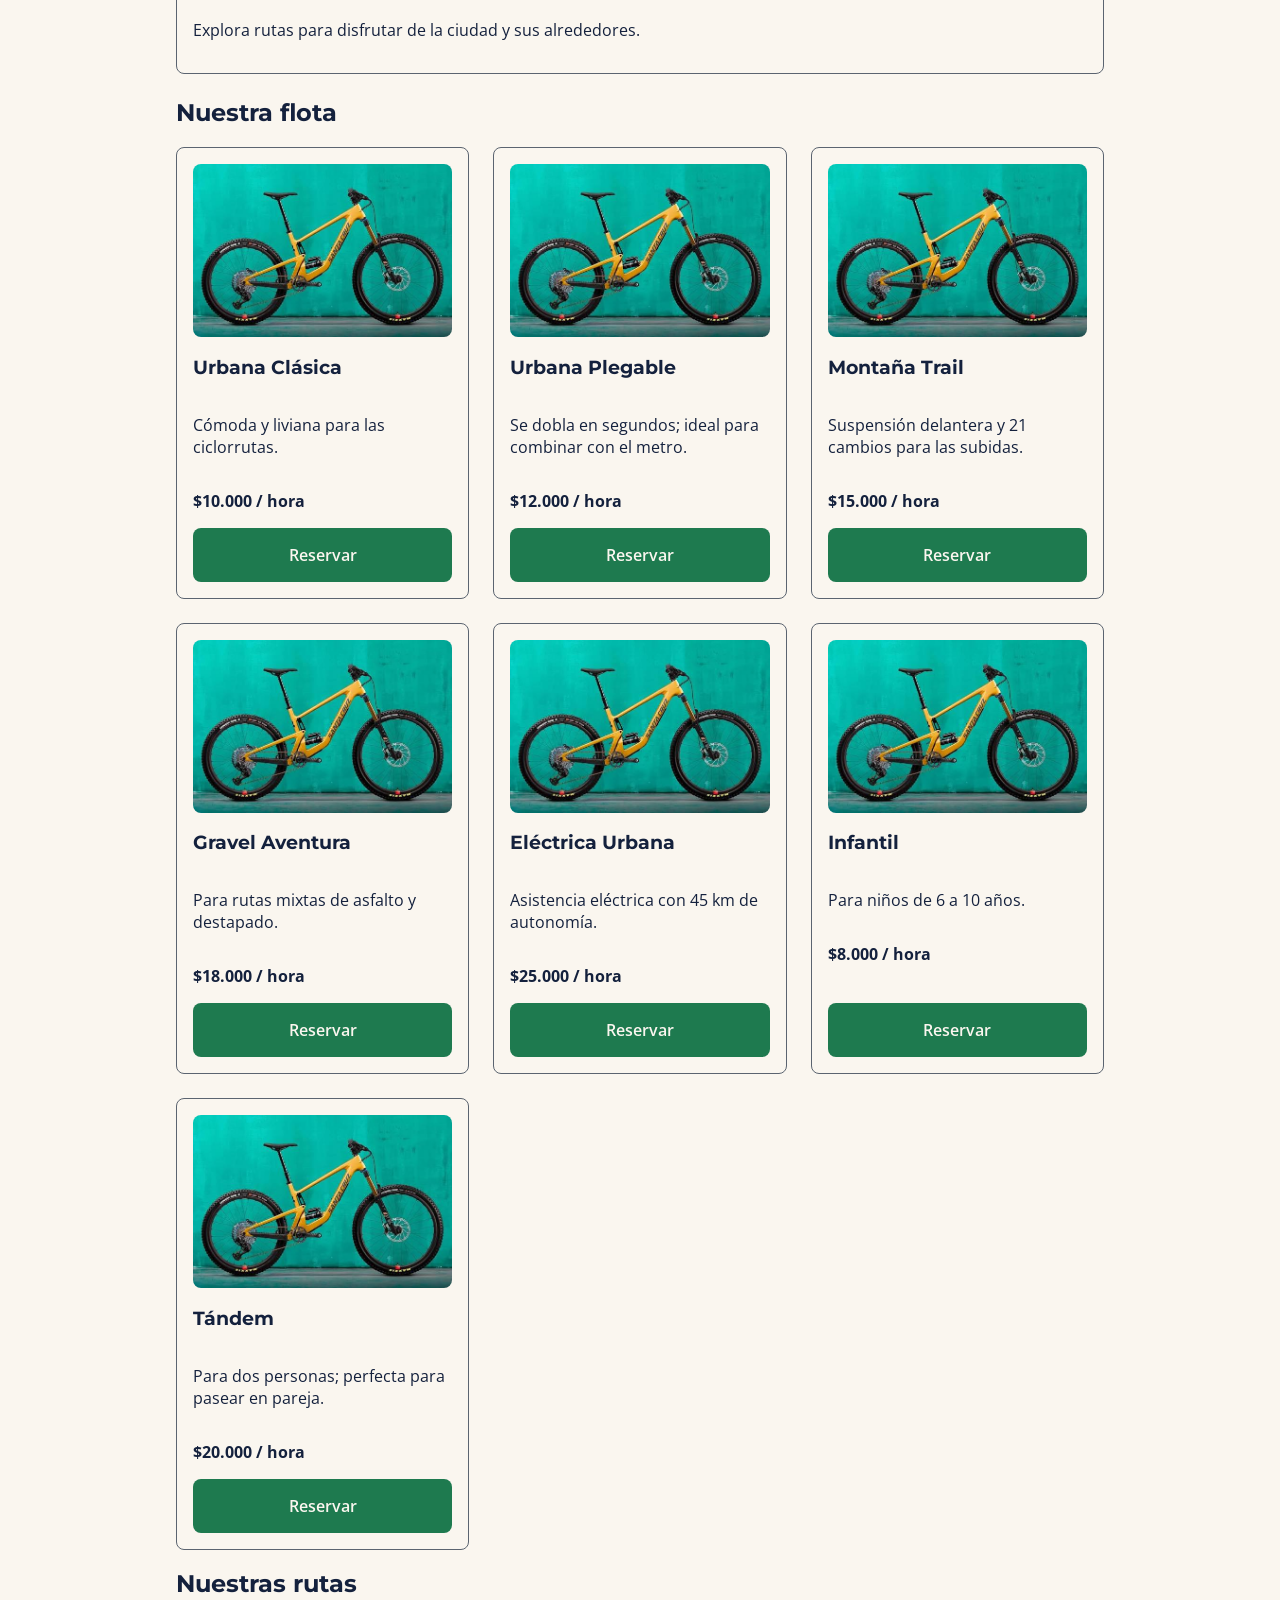
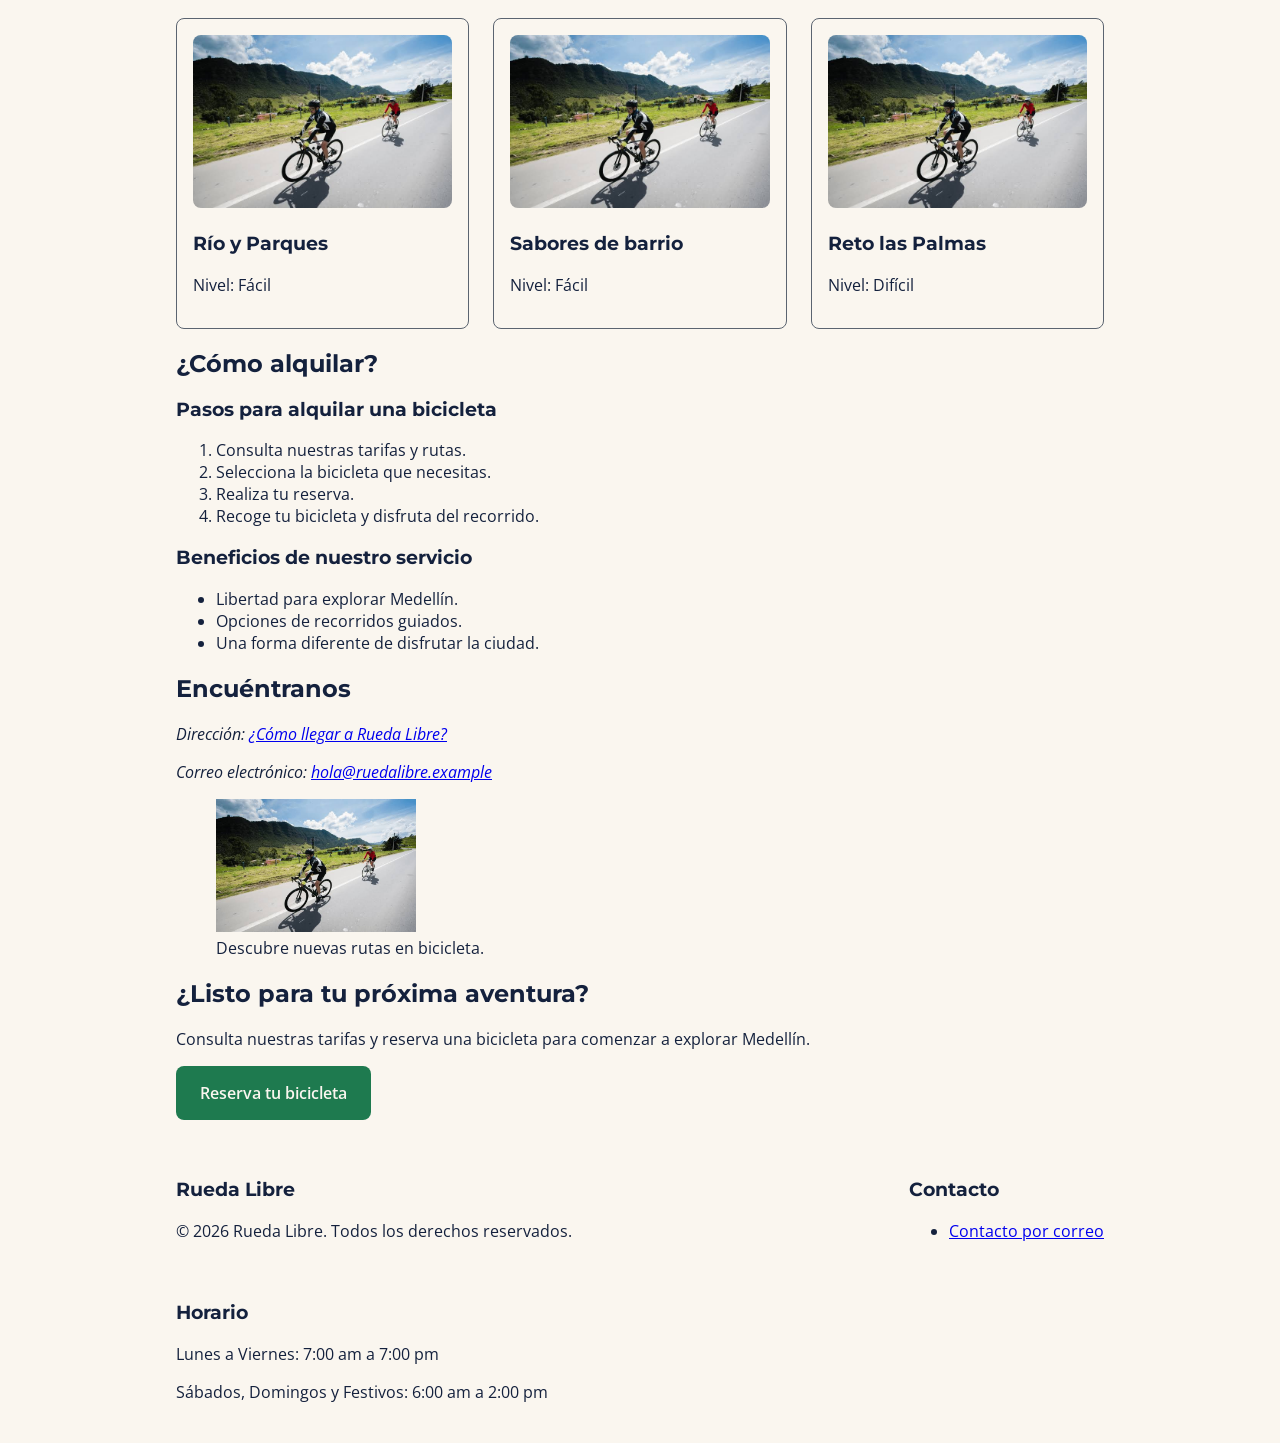
==== commit 8cffd293: "Layout en dos dimensiones" ====
--- a/index.html
+++ b/index.html
@@ -37,24 +37,25 @@
     <!-- CONTENIDO PRINCIPAL -->
     <main>
       <section id="inicio">
-        <h2>Bienvenido a Rueda Libre</h2>
-
-        <p>
-          Descubre Medellín sobre dos ruedas y disfruta de nuevas experiencias
-          en bicicleta.
-        </p>
+        <div class="inicio-texto">
+          <h2>Bienvenido a Rueda Libre</h2>
+
+          <p>
+            Descubre Medellín sobre dos ruedas y disfruta de nuevas experiencias
+            en bicicleta.
+          </p>
+
+          <p>Accesos rápidos</p>
+          <p class="inicio-botones">
+            <a href="#encuentranos">Ir a Encuéntranos</a>
+            <a href="paginas/reservas.html" class="btn-cta">Reservar ahora</a>
+          </p>
+        </div>
 
         <img
           src="img/portada.jpeg"
           alt="Imagen de portada de Rueda Libre"
-          width="200"
         />
-
-        <p>Accesos rápidos</p>
-        <p>
-          <a href="#encuentranos">Ir a Encuéntranos</a>
-          <a href="paginas/reservas.html" class="btn-cta">Reservar ahora</a>
-        </p>
       </section>
 
       <section id="nosotros">
@@ -159,6 +160,7 @@
         </div>
       </section>
 
+      <!-- NUESTRAS RUTAS -->
       <section id="rutas">
         <h2>Nuestras rutas</h2>
 
@@ -265,13 +267,7 @@
         <p>Sábados, Domingos y Festivos: 6:00 am a 2:00 pm</p>
       </div>
     </footer>
-    <a
-      href="https://wa.me/573000000000"
-      target="_blank"
-      rel="noopener noreferrer"
-      class="whatsapp-flotante"
-      aria-label="Chatear por WhatsApp"
-    >
+    <a href="https://wa.me/573000000000" target="_blank" rel="noopener noreferrer" class="whatsapp-flotante" aria-label="Chatear por WhatsApp">
       WhatsApp
     </a>
   </body>
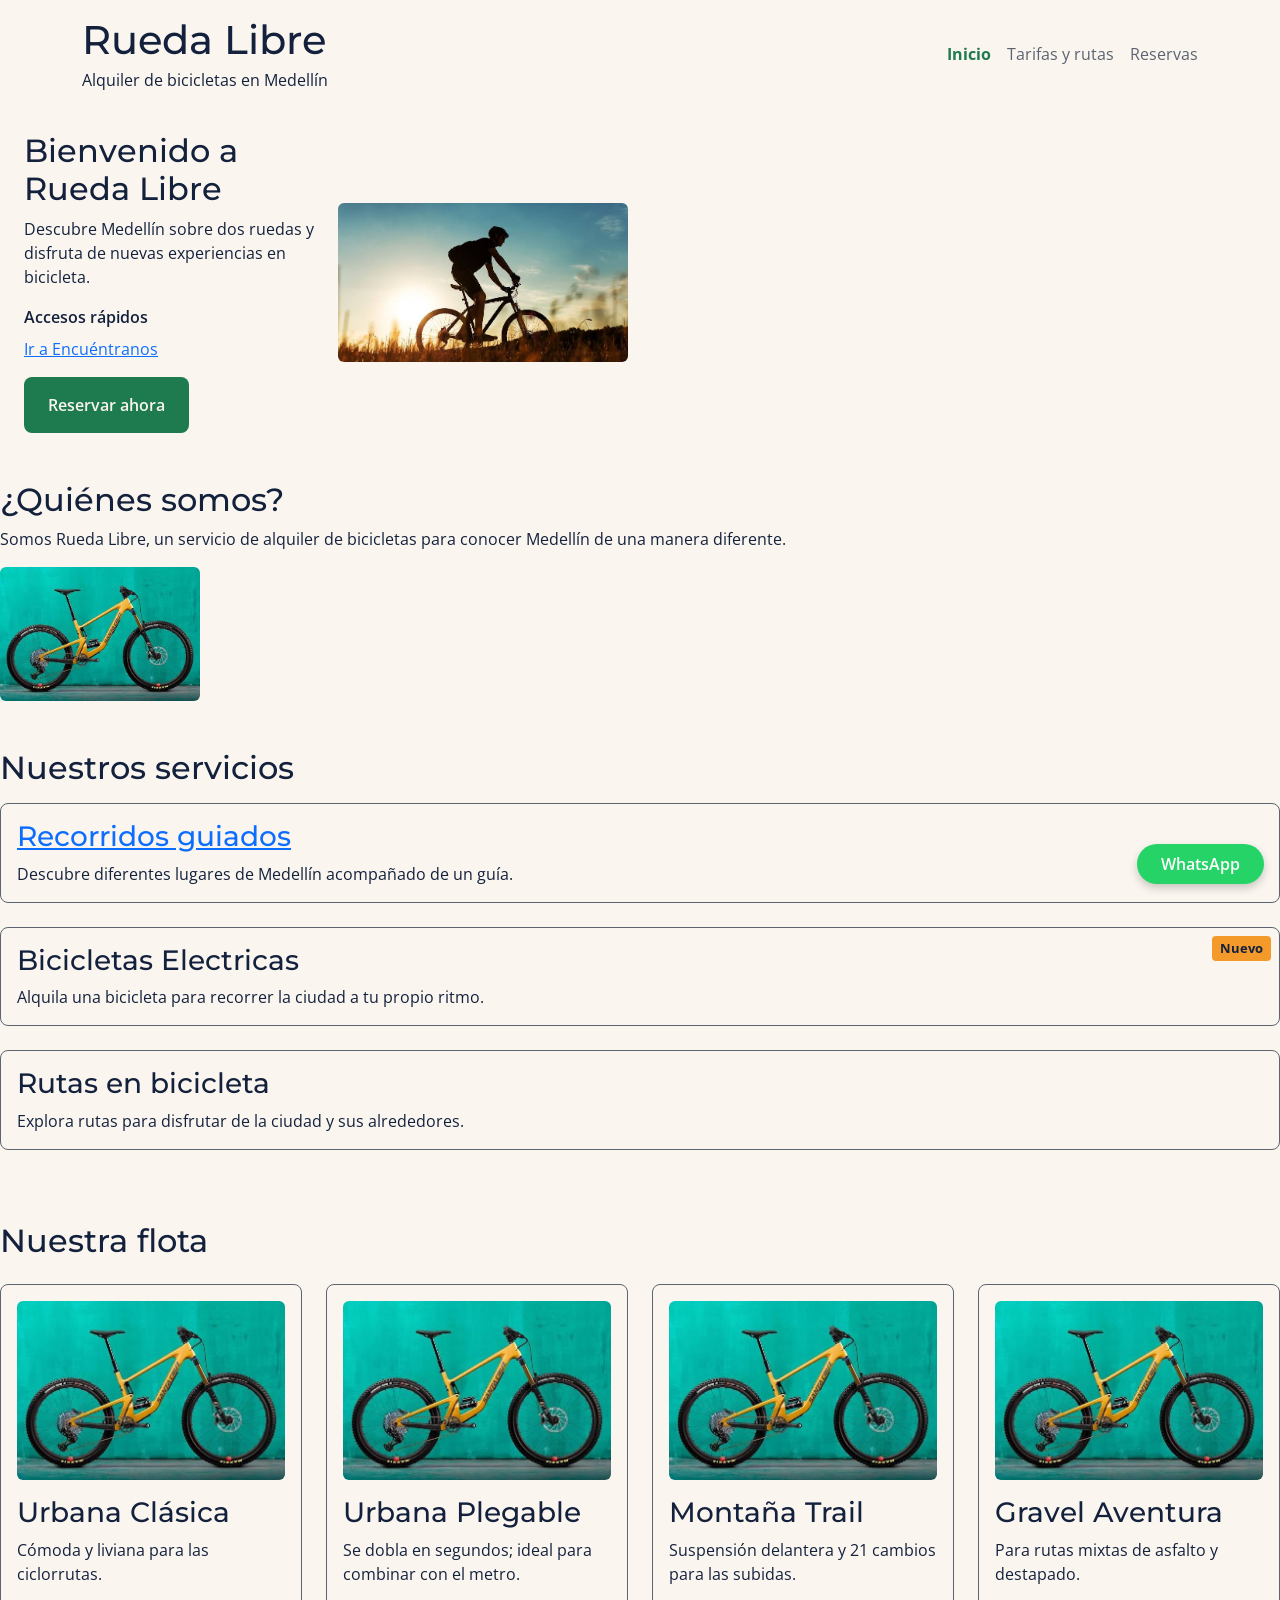
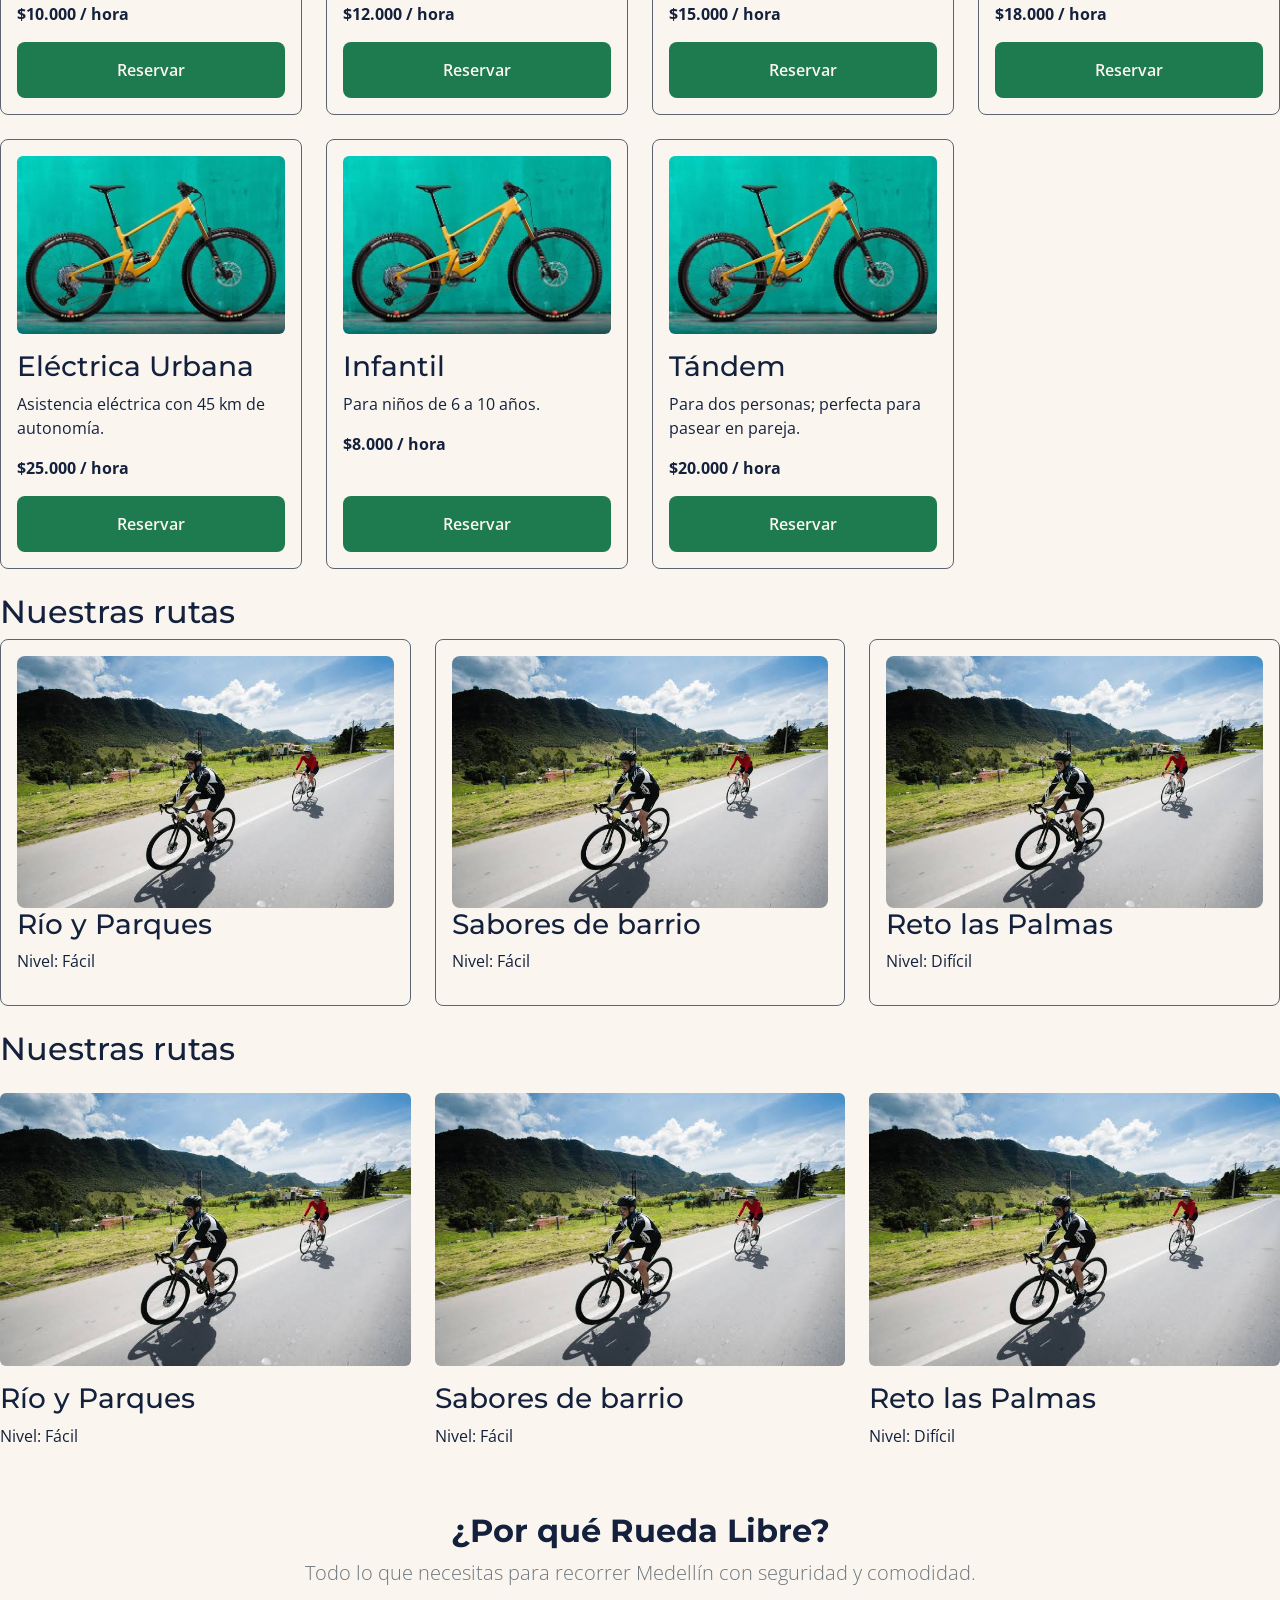
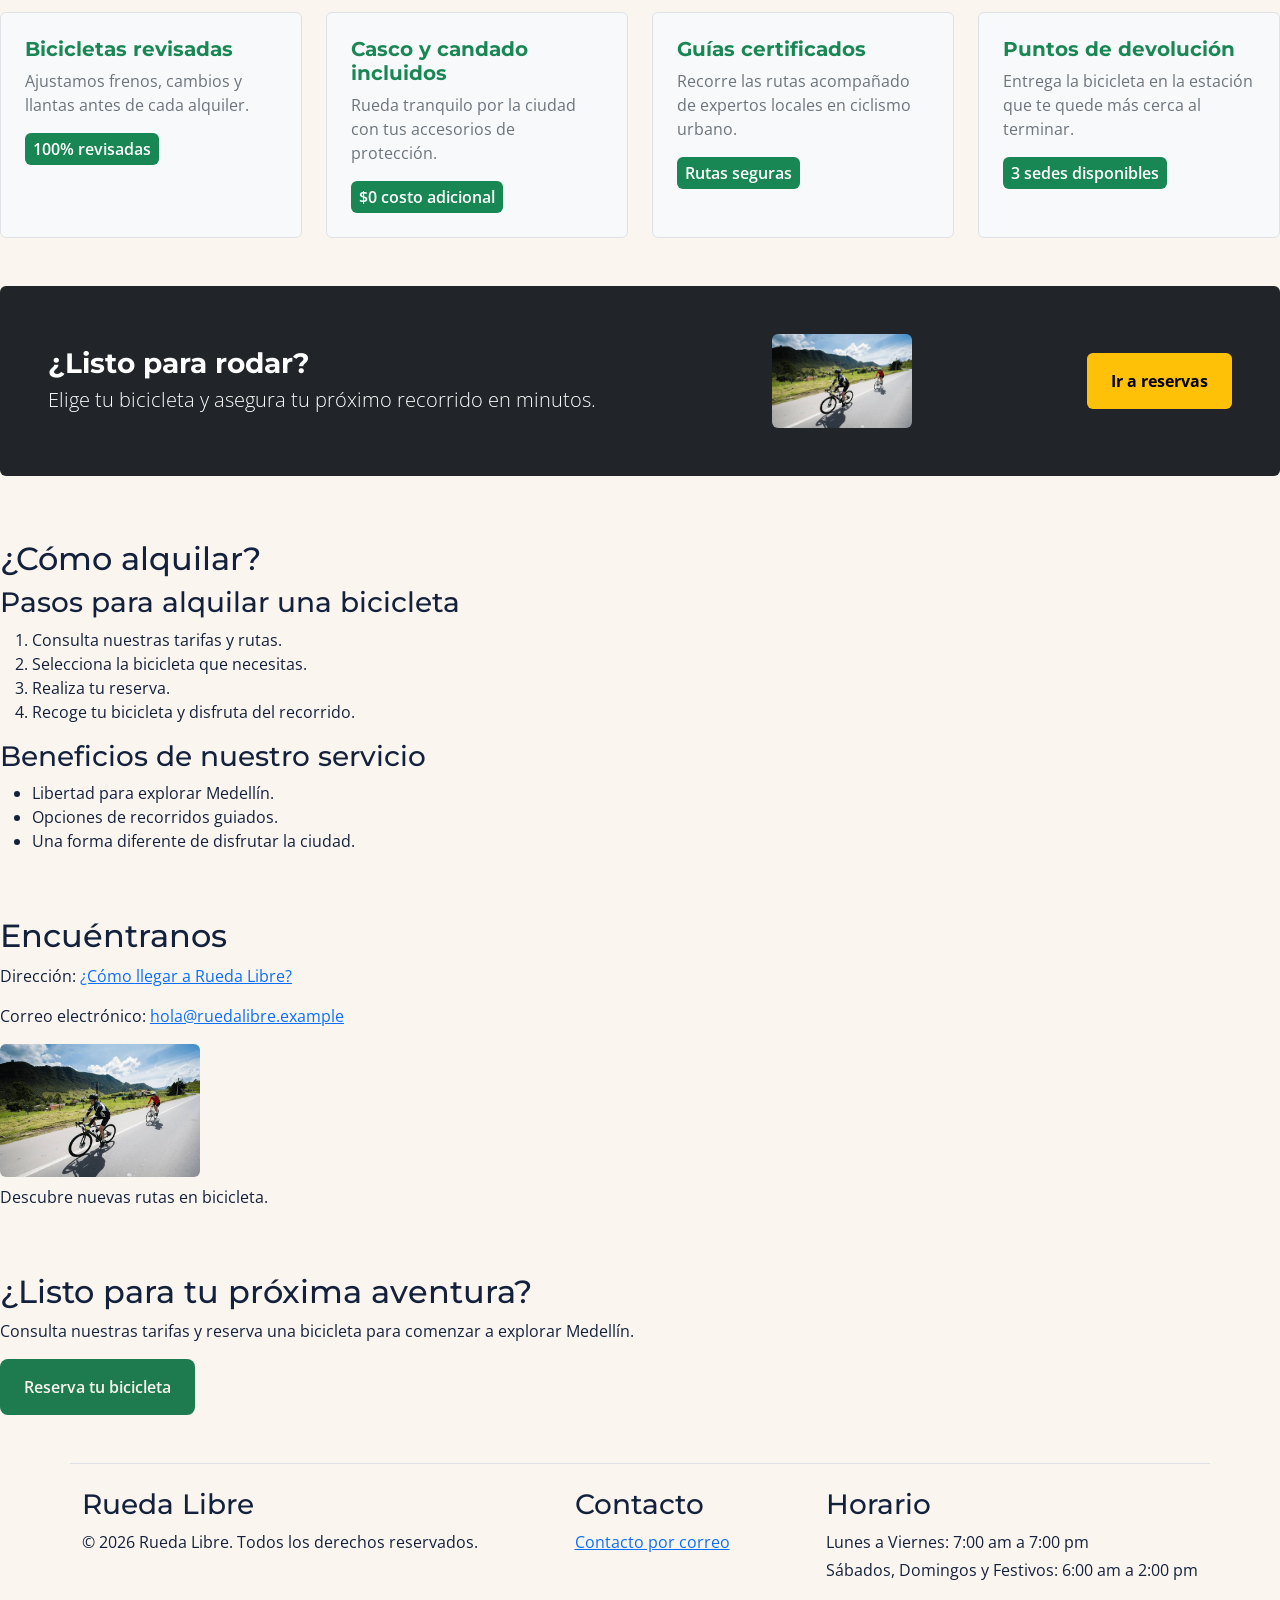
==== commit 7327d2ea: "Index to bootstrap (Sin terminar)" ====
--- a/index.html
+++ b/index.html
@@ -12,6 +12,13 @@
       rel="stylesheet"
     />
 
+    <link
+      href="https://cdn.jsdelivr.net/npm/bootstrap@5.3.3/dist/css/bootstrap.min.css"
+      rel="stylesheet"
+      integrity="sha384-QWTKZyjpPEjISv5WaRU9OFeRpok6YctnYmDr5pNlyT2bRjXh0JMhjY6hW+ALEwIH"
+      crossorigin="anonymous"
+    />
+
     <link rel="stylesheet" href="css/styles.css" />
 
     <title>Rueda Libre | Alquiler de bicicletas en Medellín</title>
@@ -19,14 +26,14 @@
 
   <body>
     <!-- CABECERA -->
-    <header>
-      <div>
-        <h1>Rueda Libre</h1>
-        <p>Alquiler de bicicletas en Medellín</p>
+    <header class="container d-flex flex-column flex-md-row justify-content-between align-items-center gap-3 py-3">
+      <div class="text-center text-md-start">
+        <h1 class="mb-1">Rueda Libre</h1>
+        <p class="mb-0">Alquiler de bicicletas en Medellín</p>
       </div>
 
       <nav aria-label="Navegación principal">
-        <ul id="menu">
+        <ul id="menu" class="d-flex flex-wrap justify-content-center gap-3 list-unstyled mb-0 ps-0">
           <li><a href="index.html" class="activo">Inicio</a></li>
           <li><a href="paginas/tarifas.html">Tarifas y rutas</a></li>
           <li><a href="paginas/reservas.html">Reservas</a></li>
@@ -35,30 +42,34 @@
     </header>
 
     <!-- CONTENIDO PRINCIPAL -->
-    <main>
-      <section id="inicio">
-        <div class="inicio-texto">
-          <h2>Bienvenido a Rueda Libre</h2>
-
-          <p>
-            Descubre Medellín sobre dos ruedas y disfruta de nuevas experiencias
-            en bicicleta.
-          </p>
-
-          <p>Accesos rápidos</p>
-          <p class="inicio-botones">
-            <a href="#encuentranos">Ir a Encuéntranos</a>
-            <a href="paginas/reservas.html" class="btn-cta">Reservar ahora</a>
-          </p>
-        </div>
-
-        <img
-          src="img/portada.jpeg"
-          alt="Imagen de portada de Rueda Libre"
-        />
-      </section>
-
-      <section id="nosotros">
+      <section id="inicio" class="py-4">
+        <div class="row align-items-center g-4">
+          <div class="col-12 col-md-6 inicio-texto">
+            <h2>Bienvenido a Rueda Libre</h2>
+
+            <p>
+              Descubre Medellín sobre dos ruedas y disfruta de nuevas experiencias
+              en bicicleta.
+            </p>
+
+            <p class="fw-semibold mb-2">Accesos rápidos</p>
+            <p class="d-flex flex-wrap align-items-center gap-3 mb-0">
+              <a href="#encuentranos">Ir a Encuéntranos</a>
+              <a href="paginas/reservas.html" class="btn-cta">Reservar ahora</a>
+            </p>
+          </div>
+
+          <div class="col-12 col-md-6">
+            <img
+              src="img/portada.jpeg"
+              alt="Imagen de portada de Rueda Libre"
+              class="img-fluid rounded"
+            />
+          </div>
+        </div>
+      </section>
+
+      <section id="nosotros" class="py-4">
         <h2>¿Quiénes somos?</h2>
 
         <p>
@@ -66,25 +77,25 @@
           Medellín de una manera diferente.
         </p>
 
-        <img src="img/bici.jpeg" alt="Bicicleta amarilla" width="200" />
-      </section>
-
-      <section id="servicios">
-        <h2>Nuestros servicios</h2>
+        <img src="img/bici.jpeg" alt="Bicicleta amarilla" width="200" class="img-fluid rounded" />
+      </section>
+
+      <section id="servicios" class="py-4">
+        <h2 class="mb-3">Nuestros servicios</h2>
 
         <article>
           <h3>
             <a href="paginas/tarifas.html"> Recorridos guiados </a>
           </h3>
 
-          <p>Descubre diferentes lugares de Medellín acompañado de un guía.</p>
+          <p class="mb-0">Descubre diferentes lugares de Medellín acompañado de un guía.</p>
         </article>
 
         <article class="tarjeta-servicio">
           <span class="badge-nuevo">Nuevo</span>
           <h3>Bicicletas Electricas</h3>
 
-          <p>
+          <p class="mb-0">
             Alquila una bicicleta para recorrer la ciudad a tu propio ritmo.
           </p>
         </article>
@@ -92,71 +103,85 @@
         <article>
           <h3>Rutas en bicicleta</h3>
 
-          <p>Explora rutas para disfrutar de la ciudad y sus alrededores.</p>
+          <p class="mb-0">Explora rutas para disfrutar de la ciudad y sus alrededores.</p>
         </article>
       </section>
 
       <!-- NUESTRA FLOTA -->
-      <section id="flota">
-        <h2>Nuestra flota</h2>
-
-        <div class="cuadricula-flota">
-          <article>
-            <img src="img/bici.jpeg" alt="Bicicleta Urbana Clásica" />
-            <h3>Urbana Clásica</h3>
-            <p>Cómoda y liviana para las ciclorrutas.</p>
-            <p><strong>$10.000 / hora</strong></p>
-            <a href="paginas/reservas.html" class="btn-cta">Reservar</a>
-          </article>
-
-          <article>
-            <img src="img/bici.jpeg" alt="Bicicleta Urbana Plegable" />
-            <h3>Urbana Plegable</h3>
-            <p>Se dobla en segundos; ideal para combinar con el metro.</p>
-            <p><strong>$12.000 / hora</strong></p>
-            <a href="paginas/reservas.html" class="btn-cta">Reservar</a>
-          </article>
-
-          <article>
-            <img src="img/bici.jpeg" alt="Bicicleta Montaña Trail" />
-            <h3>Montaña Trail</h3>
-            <p>Suspensión delantera y 21 cambios para las subidas.</p>
-            <p><strong>$15.000 / hora</strong></p>
-            <a href="paginas/reservas.html" class="btn-cta">Reservar</a>
-          </article>
-
-          <article>
-            <img src="img/bici.jpeg" alt="Bicicleta Gravel Aventura" />
-            <h3>Gravel Aventura</h3>
-            <p>Para rutas mixtas de asfalto y destapado.</p>
-            <p><strong>$18.000 / hora</strong></p>
-            <a href="paginas/reservas.html" class="btn-cta">Reservar</a>
-          </article>
-
-          <article>
-            <img src="img/bici.jpeg" alt="Bicicleta Eléctrica Urbana" />
-            <h3>Eléctrica Urbana</h3>
-            <p>Asistencia eléctrica con 45 km de autonomía.</p>
-            <p><strong>$25.000 / hora</strong></p>
-            <a href="paginas/reservas.html" class="btn-cta">Reservar</a>
-          </article>
-
-          <article>
-            <img src="img/bici.jpeg" alt="Bicicleta Infantil" />
-            <h3>Infantil</h3>
-            <p>Para niños de 6 a 10 años.</p>
-            <p><strong>$8.000 / hora</strong></p>
-            <a href="paginas/reservas.html" class="btn-cta">Reservar</a>
-          </article>
+      <section id="flota" class="py-4">
+        <h2 class="mb-4">Nuestra flota</h2>
+
+        <div class="row g-4">
+          <div class="col-12 col-sm-6 col-lg-4 col-xl-3">
+            <article class="h-100 d-flex flex-column justify-content-between">
+              <img src="img/bici.jpeg" alt="Bicicleta Urbana Clásica" class="img-fluid rounded mb-3"/>
+              <h3>Urbana Clásica</h3>
+              <p>Cómoda y liviana para las ciclorrutas.</p>
+              <p><strong>$10.000 / hora</strong></p>
+              <a href="paginas/reservas.html" class="btn-cta mt-auto">Reservar</a>
+            </article>
+          </div>
+
+          <div class="col-12 col-sm-6 col-lg-4 col-xl-3">
+            <article class="h-100 d-flex flex-column justify-content-between">
+              <img src="img/bici.jpeg" alt="Bicicleta Urbana Plegable" class="img-fluid rounded mb-3"/>
+              <h3>Urbana Plegable</h3>
+              <p>Se dobla en segundos; ideal para combinar con el metro.</p>
+              <p><strong>$12.000 / hora</strong></p>
+              <a href="paginas/reservas.html" class="btn-cta mt-auto">Reservar</a>
+            </article>
+          </div>
+
+          <div class="col-12 col-sm-6 col-lg-4 col-xl-3">
+            <article class="h-100 d-flex flex-column justify-content-between">
+              <img src="img/bici.jpeg" alt="Bicicleta Montaña Trail" class="img-fluid rounded mb-3"/>
+              <h3>Montaña Trail</h3>
+              <p>Suspensión delantera y 21 cambios para las subidas.</p>
+              <p><strong>$15.000 / hora</strong></p>
+              <a href="paginas/reservas.html" class="btn-cta mt-auto">Reservar</a>
+            </article>
+          </div>
+
+          <div class="col-12 col-sm-6 col-lg-4 col-xl-3">
+            <article class="h-100 d-flex flex-column justify-content-between">
+              <img src="img/bici.jpeg" alt="Bicicleta Gravel Aventura" class="img-fluid rounded mb-3"/>
+              <h3>Gravel Aventura</h3>
+              <p>Para rutas mixtas de asfalto y destapado.</p>
+              <p><strong>$18.000 / hora</strong></p>
+              <a href="paginas/reservas.html" class="btn-cta mt-auto">Reservar</a>
+            </article>
+          </div>
+
+          <div class="col-12 col-sm-6 col-lg-4 col-xl-3">
+            <article class="h-100 d-flex flex-column justify-content-between">
+              <img src="img/bici.jpeg" alt="Bicicleta Eléctrica Urbana" class="img-fluid rounded mb-3"/>
+              <h3>Eléctrica Urbana</h3>
+              <p>Asistencia eléctrica con 45 km de autonomía.</p>
+              <p><strong>$25.000 / hora</strong></p>
+              <a href="paginas/reservas.html" class="btn-cta mt-auto">Reservar</a>
+            </article>
+          </div>
+
+          <div class="col-12 col-sm-6 col-lg-4 col-xl-3">
+            <article class="h-100 d-flex flex-column justify-content-between">
+              <img src="img/bici.jpeg" alt="Bicicleta Infantil" class="img-fluid rounded mb-3"/>
+              <h3>Infantil</h3>
+              <p>Para niños de 6 a 10 años.</p>
+              <p><strong>$8.000 / hora</strong></p>
+              <a href="paginas/reservas.html" class="btn-cta mt-auto">Reservar</a>
+            </article>
+          </div>
 
           <!-- Séptimo modelo agregado -->
-          <article>
-            <img src="img/bici.jpeg" alt="Bicicleta Tándem" />
-            <h3>Tándem</h3>
-            <p>Para dos personas; perfecta para pasear en pareja.</p>
-            <p><strong>$20.000 / hora</strong></p>
-            <a href="paginas/reservas.html" class="btn-cta">Reservar</a>
-          </article>
+          <div class="col-12 col-sm-6 col-lg-4 col-xl-3">
+            <article class="h-100 d-flex flex-column justify-content-between">
+              <img src="img/bici.jpeg" alt="Bicicleta Tándem" class="img-fluid rounded mb-3"/>
+              <h3>Tándem</h3>
+              <p>Para dos personas; perfecta para pasear en pareja.</p>
+              <p><strong>$20.000 / hora</strong></p>
+              <a href="paginas/reservas.html" class="btn-cta mt-auto">Reservar</a>
+            </article>
+          </div>
         </div>
       </section>
 
@@ -185,7 +210,118 @@
         </div>
       </section>
 
-      <section id="como-alquilar">
+<section id="rutas" class="py-4">
+        <h2 class="mb-4">Nuestras rutas</h2>
+
+        <div class="row g-4">
+          <div class="col-12 col-md-4">
+            <article class="h-100">
+              <img src="img/ruta.jpeg" alt="Ruta Río y Parques" class="img-fluid rounded mb-3" />
+              <h3>Río y Parques</h3>
+              <p class="mb-0">Nivel: Fácil</p>
+            </article>
+          </div>
+
+          <div class="col-12 col-md-4">
+            <article class="h-100">
+              <img src="img/ruta.jpeg" alt="Ruta Sabores de barrio" class="img-fluid rounded mb-3" />
+              <h3>Sabores de barrio</h3>
+              <p class="mb-0">Nivel: Fácil</p>
+            </article>
+          </div>
+
+          <div class="col-12 col-md-4">
+            <article class="h-100">
+              <img src="img/ruta.jpeg" alt="Ruta Reto las Palmas" class="img-fluid rounded mb-3" />
+              <h3>Reto las Palmas</h3>
+              <p class="mb-0">Nivel: Difícil</p>
+            </article>
+          </div>
+        </div>
+      </section>
+
+      <section id="beneficios" class="py-4 my-3">
+        <h2 class="text-center fw-bold mb-2">¿Por qué Rueda Libre?</h2>
+        <p class="lead text-center text-secondary mb-4">
+          Todo lo que necesitas para recorrer Medellín con seguridad y comodidad.
+        </p>
+
+        <div class="row g-4">
+          <div class="col-12 col-sm-6 col-lg-3">
+            <div class="p-3 p-md-4 bg-light border rounded h-100">
+              <h3 class="fs-5 fw-bold text-success">Bicicletas revisadas</h3>
+              <p class="text-secondary mb-3">
+                Ajustamos frenos, cambios y llantas antes de cada alquiler.
+              </p>
+              <span class="text-bg-success px-2 py-1 rounded d-inline-block fw-semibold">
+                100% revisadas
+              </span>
+            </div>
+          </div>
+
+          <div class="col-12 col-sm-6 col-lg-3">
+            <div class="p-3 p-md-4 bg-light border rounded h-100">
+              <h3 class="fs-5 fw-bold text-success">Casco y candado incluidos</h3>
+              <p class="text-secondary mb-3">
+                Rueda tranquilo por la ciudad con tus accesorios de protección.
+              </p>
+              <span class="text-bg-success px-2 py-1 rounded d-inline-block fw-semibold">
+                $0 costo adicional
+              </span>
+            </div>
+          </div>
+
+          <div class="col-12 col-sm-6 col-lg-3">
+            <div class="p-3 p-md-4 bg-light border rounded h-100">
+              <h3 class="fs-5 fw-bold text-success">Guías certificados</h3>
+              <p class="text-secondary mb-3">
+                Recorre las rutas acompañado de expertos locales en ciclismo urbano.
+              </p>
+              <span class="text-bg-success px-2 py-1 rounded d-inline-block fw-semibold">
+                Rutas seguras
+              </span>
+            </div>
+          </div>
+
+          <div class="col-12 col-sm-6 col-lg-3">
+            <div class="p-3 p-md-4 bg-light border rounded h-100">
+              <h3 class="fs-5 fw-bold text-success">Puntos de devolución</h3>
+              <p class="text-secondary mb-3">
+                Entrega la bicicleta en la estación que te quede más cerca al terminar.
+              </p>
+              <span class="text-bg-success px-2 py-1 rounded d-inline-block fw-semibold">
+                3 sedes disponibles
+              </span>
+            </div>
+          </div>
+        </div>
+
+        <!-- "¿Listo para rodar?" -->
+        <div class="mt-5 p-4 p-md-5 bg-dark text-white rounded d-flex flex-column flex-md-row justify-content-between align-items-center gap-3">
+          <div class="text-center text-md-start">
+            <h3 class="fs-3 fw-bold mb-1">¿Listo para rodar?</h3>
+            <p class="lead mb-0">
+              Elige tu bicicleta y asegura tu próximo recorrido en minutos.
+            </p>
+          </div>
+
+          <img
+            src="img/ruta.jpeg"
+            alt="Ciclista en ruta por Medellín"
+            width="140"
+            class="d-none d-md-block rounded"
+          />
+
+          <a
+            href="paginas/reservas.html"
+            class="text-bg-warning px-4 py-3 rounded text-decoration-none fw-bold"
+          >
+            Ir a reservas
+          </a>
+        </div>
+      </section>
+
+      <section id="como-alquilar" class="py-4">
         <h2>¿Cómo alquilar?</h2>
 
         <h3>Pasos para alquilar una bicicleta</h3>
@@ -206,7 +342,7 @@
         </ul>
       </section>
 
-      <section id="encuentranos">
+      <section id="encuentranos" class="py-4">
         <h2>Encuéntranos</h2>
 
         <address>
@@ -228,12 +364,13 @@
             src="img/ruta.jpeg"
             alt="Paisaje de una ruta para recorrer en bicicleta"
             width="200"
+            class="img-fluid rounded"
           />
-          <figcaption>Descubre nuevas rutas en bicicleta.</figcaption>
+          <figcaption class="mt-2">Descubre nuevas rutas en bicicleta.</figcaption>
         </figure>
       </section>
 
-      <aside>
+      <aside class="py-4">
         <h2>¿Listo para tu próxima aventura?</h2>
 
         <p>
@@ -246,15 +383,15 @@
     </main>
 
     <!-- FOOTER -->
-    <footer>
+    <footer class="container d-flex flex-column flex-md-row justify-content-between align-items-start gap-4 py-4 mt-4 border-top">
       <div>
         <h3>Rueda Libre</h3>
-        <p>&copy; 2026 Rueda Libre. Todos los derechos reservados.</p>
+        <p class="mb-0">&copy; 2026 Rueda Libre. Todos los derechos reservados.</p>
       </div>
 
       <div>
         <h3>Contacto</h3>
-        <ul>
+        <ul class="list-unstyled mb-0">
           <li>
             <a href="mailto:hola@ruedalibre.example"> Contacto por correo </a>
           </li>
@@ -263,13 +400,19 @@
 
       <div>
         <h3>Horario</h3>
-        <p>Lunes a Viernes: 7:00 am a 7:00 pm</p>
-        <p>Sábados, Domingos y Festivos: 6:00 am a 2:00 pm</p>
+        <p class="mb-1">Lunes a Viernes: 7:00 am a 7:00 pm</p>
+        <p class="mb-0">Sábados, Domingos y Festivos: 6:00 am a 2:00 pm</p>
       </div>
     </footer>
+
     <a href="https://wa.me/573000000000" target="_blank" rel="noopener noreferrer" class="whatsapp-flotante" aria-label="Chatear por WhatsApp">
       WhatsApp
     </a>
+
+    <script
+      src="https://cdn.jsdelivr.net/npm/bootstrap@5.3.3/dist/js/bootstrap.bundle.min.js"
+      integrity="sha384-YvpcrYf0tY3lHB60NNkmXc5s9fDVZLESaAA55NDzOxhy9GkcIdslK1eN7N6jIeHz"
+      crossorigin="anonymous"
+    ></script>
   </body>
-</html>
-                                                                                                                                                                                                                  +</html>
--- a/css/styles.css
+++ b/css/styles.css
@@ -26,6 +26,13 @@
     margin: 0;
 }
 
+/* Ninguna imagen del sitio será más ancha que su contenedor */
+img {
+    max-width: 100%;
+    height: auto;
+    display: block;
+}
+
 /*  Uso de herencia en los titulos */
 h1, h2, h3 { 
     font-family: var(--font-titulos);
@@ -89,12 +96,13 @@
     padding: var(--espaciado-m);
 }
 
-/* Estilos del encabezado */
+/* Estilos del encabezado (Base Móvil: 1 sola columna) */
 #inicio {
     padding: var(--espaciado-l);
-    display: flex;
-    flex-direction: column;
-    justify-content: center;
+    display: grid;
+    grid-template-columns: 1fr;
+    gap: var(--espaciado-l);
+    align-items: center;
 }
 
 #servicios article {
@@ -109,15 +117,17 @@
     border-radius: var(--espaciado-s);
 }
 
+/* Tablas ajustadas en móvil (letra y relleno pequeños para evitar scroll lateral) */
 table {
     text-align: center; /* Conservado de la base original */
     width: 100%; 
     border-collapse: collapse; 
     margin-bottom: var(--espaciado-l);
+    font-size: 0.8rem;
 }
 
 th, td {
-    padding: var(--espaciado-m);
+    padding: 0.35rem;
     border: 1px solid var(--color-gris-asfalto);
 }
 
@@ -170,6 +180,7 @@
     margin: 0;
     list-style: none;
     display: flex;             /* Contenedor flexible */
+    justify-content: center;   /* Centrado horizontal */
     gap: var(--espaciado-m);   /* Separación uniforme */
     flex-wrap: wrap;           /* Pasan a otra línea si no caben */
 }
@@ -282,7 +293,7 @@
 /* Galería "Nuestras rutas" con 3 tarjetas en una fila */
 .galeria-rutas {
     display: grid;
-    grid-template-columns: repeat(3, 1fr);
+    grid-template-columns:  1fr;
     gap: var(--espaciado-l);
 }
 
@@ -314,4 +325,68 @@
 
 .fila-campos p {
     flex: 1;
+}
+
+/* ------- MEDIA QUERIES (TABLET 768px Y ESCRITORIO 1200px) ----------- */
+
+/* TABLET (Desde 768px en adelante) */
+@media (min-width: 768px) {
+    /*  Recupera la distribución en header y footer */
+    header {
+        flex-direction: row;
+        justify-content: space-between;
+        text-align: left;
+    }
+
+    #menu {
+        justify-content: flex-end;
+    }
+
+    footer {
+        flex-direction: row;
+        justify-content: space-between;
+    }
+
+    /* Portada en 2 columnas */
+    #inicio {
+        grid-template-columns: repeat(2, 1fr);
+    }
+
+    /* Galería de rutas pasa a 2 columnas en tablet */
+    .galeria-rutas {
+        grid-template-columns: repeat(2, 1fr);
+    }
+
+    /* Campos cortos (documento y celular) en la misma fila */
+    .fila-campos {
+        flex-direction: row;
+        justify-content: space-between;
+    }
+
+    /* Las tablas recuperan su tamaño normal en pantallas grandes */
+    table {
+        font-size: 1rem;
+    }
+
+    th, td {
+        padding: var(--espaciado-m);
+    }
+}
+
+/* ESCRITORIO (Desde 1200px en adelante) */
+@media (min-width: 1200px) {
+    /* Ampliamos un poco el contenedor principal para aprovechar pantallas de 1280px */
+    main, header, footer {
+        max-width: 72rem;
+    }
+
+    /* Galería de rutas completa con las 3 tarjetas en fila */
+    .galeria-rutas {
+        grid-template-columns: repeat(3, 1fr);
+    }
+
+    /* En reservas: formulario (2/3) e info de contacto (1/3) en proporción 2:1 */
+    .layout-reservas {
+        grid-template-columns: 2fr 1fr;
+    }
 }
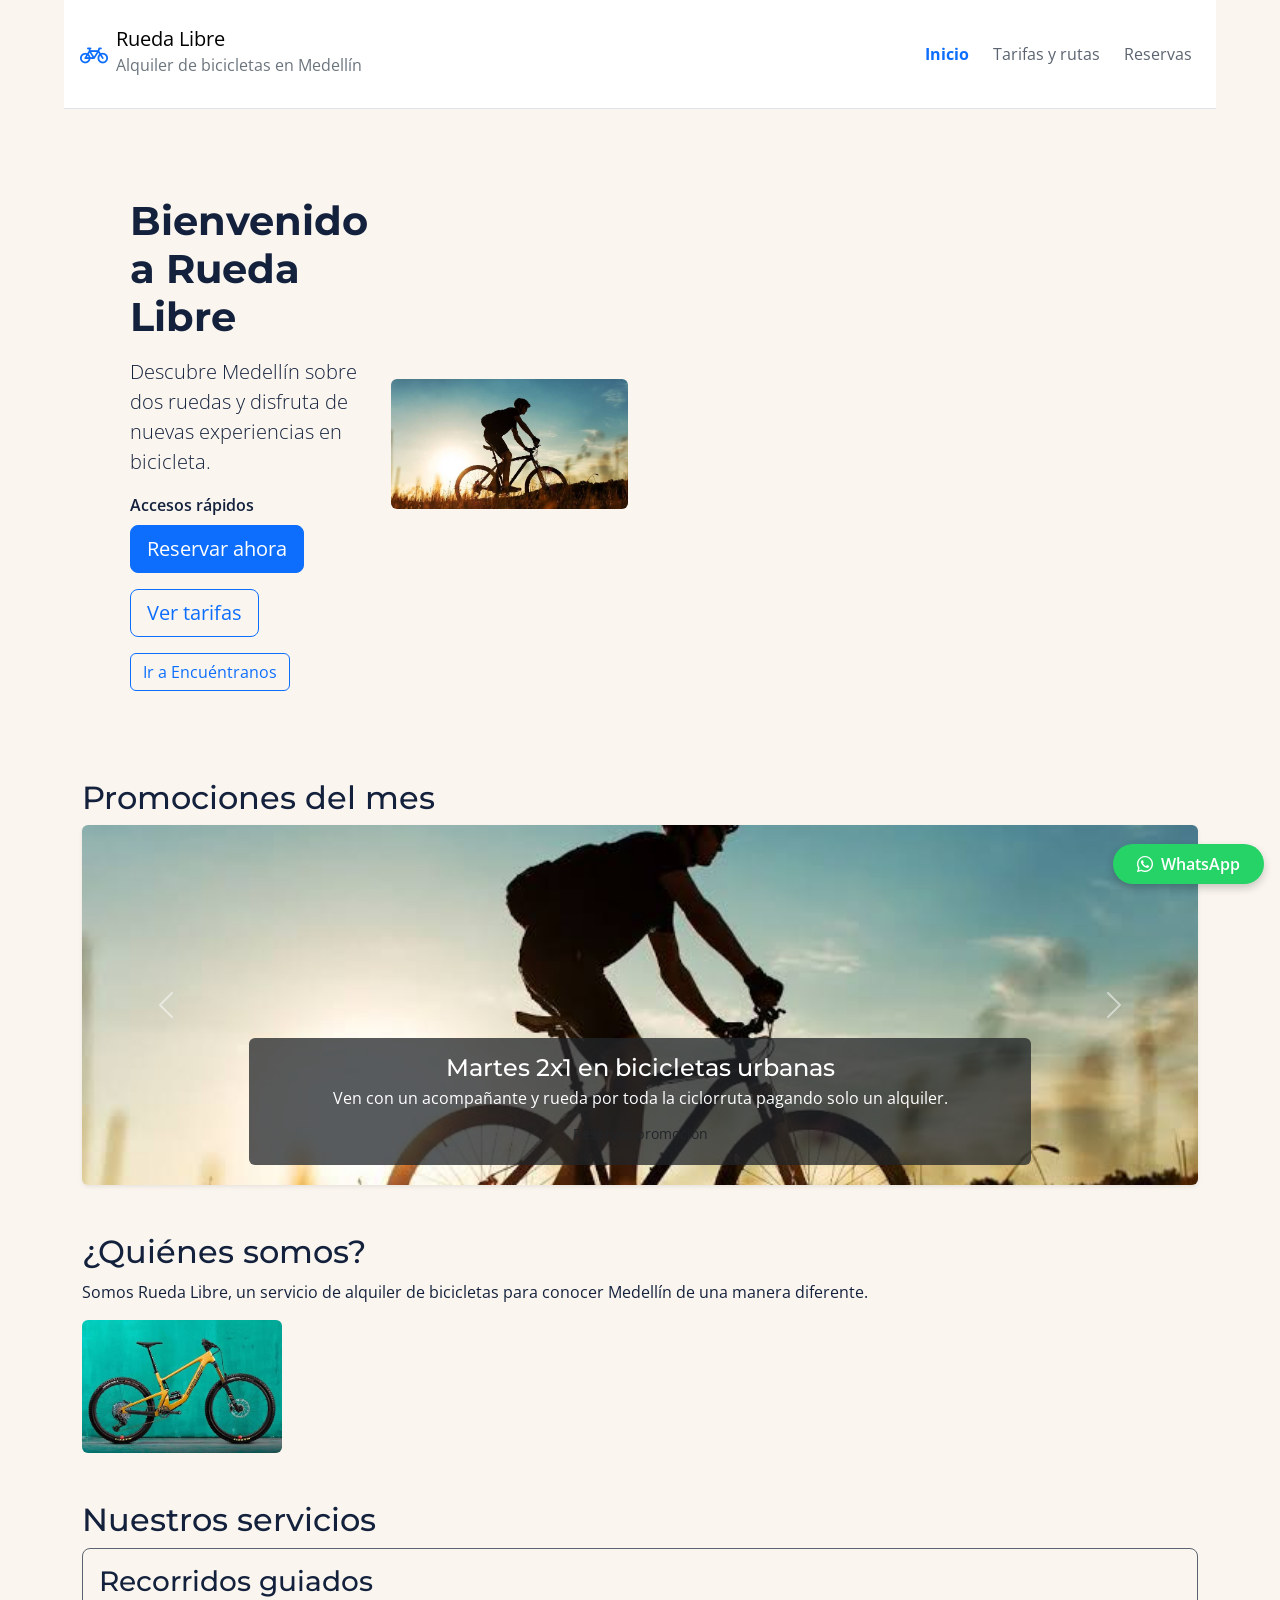
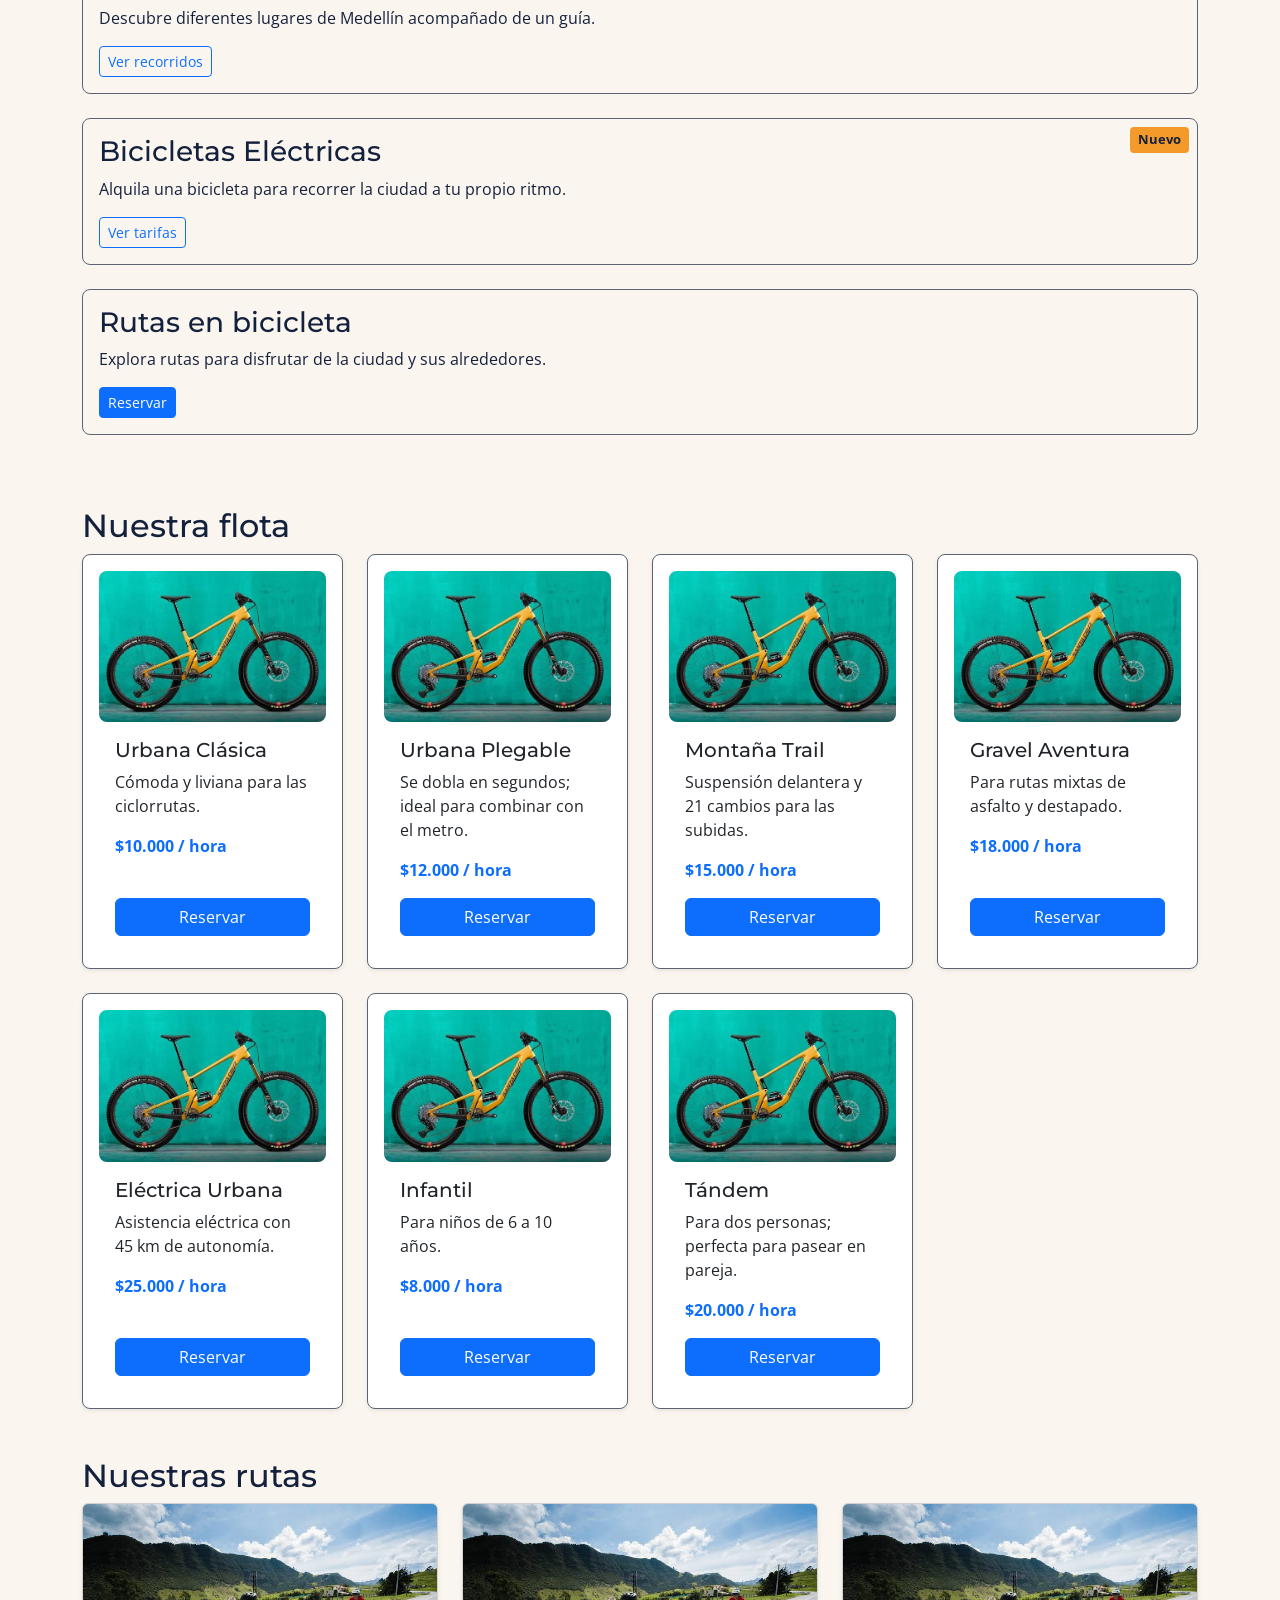
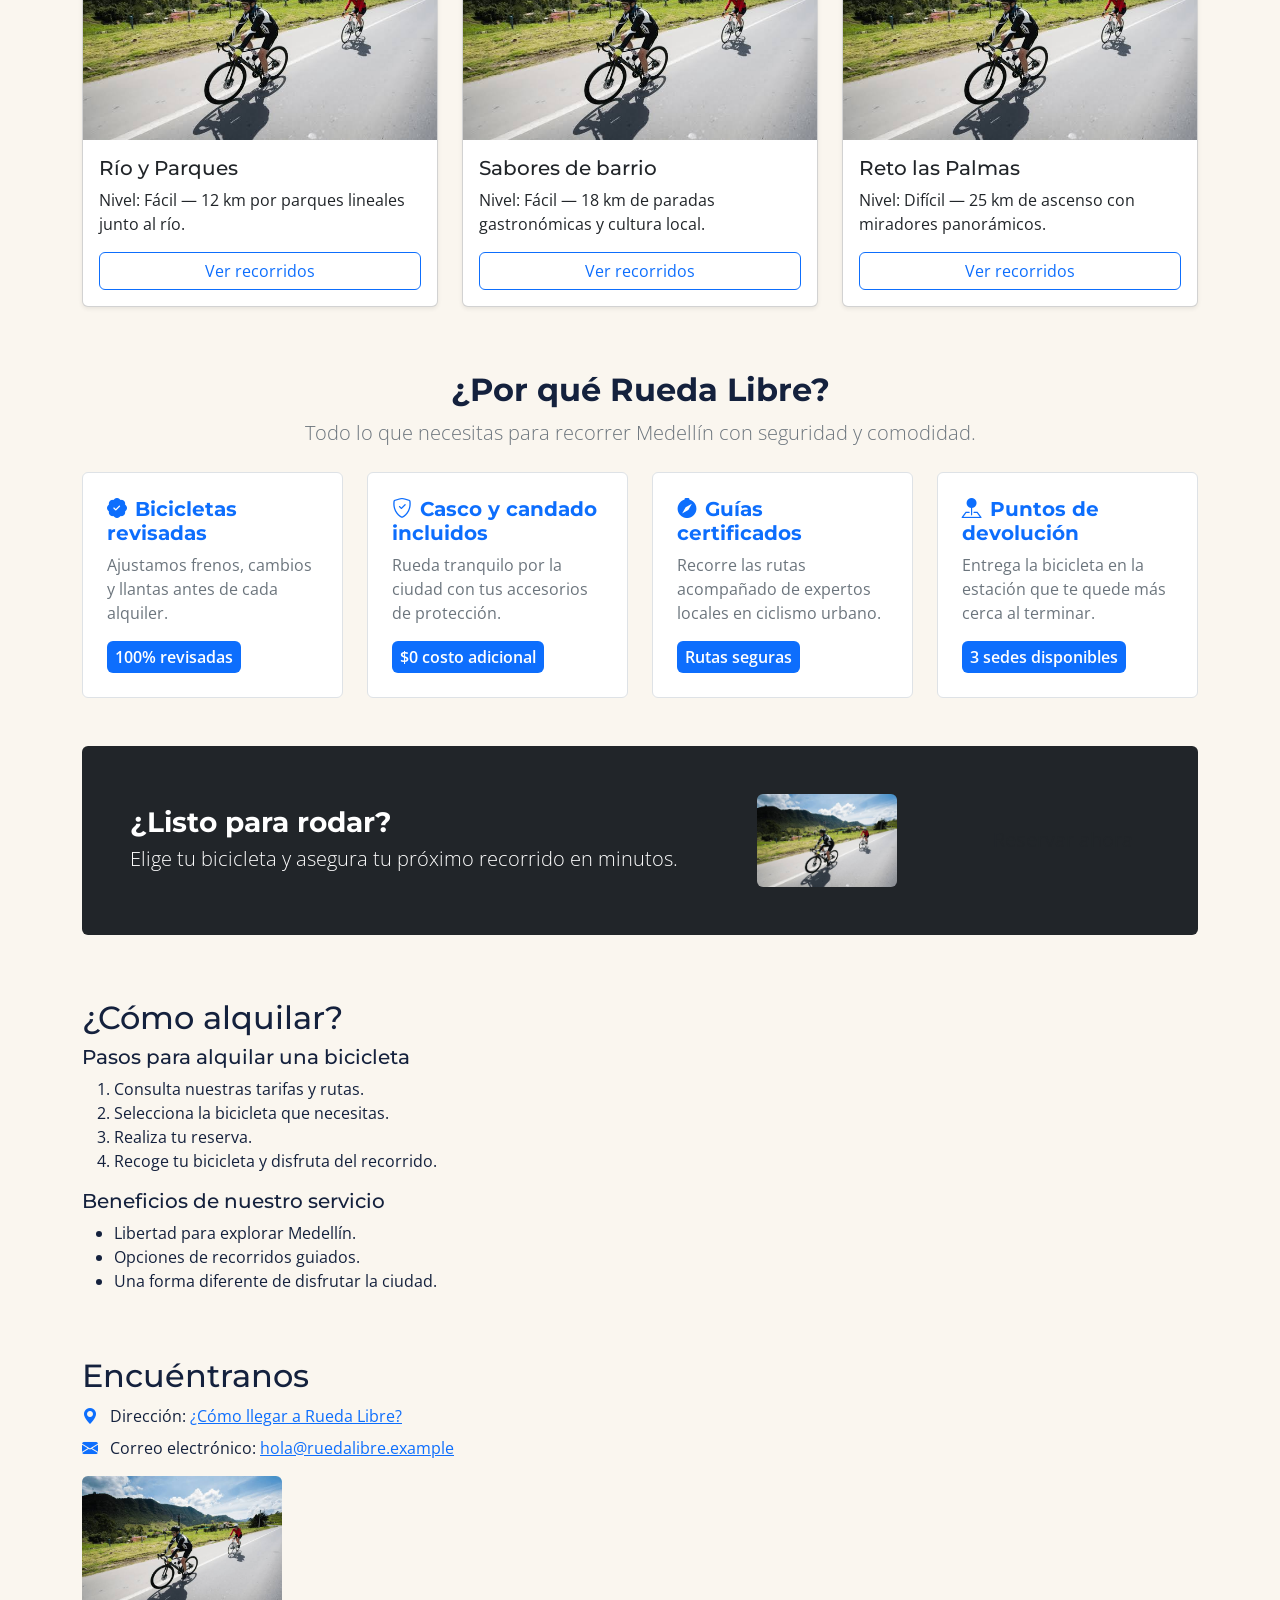
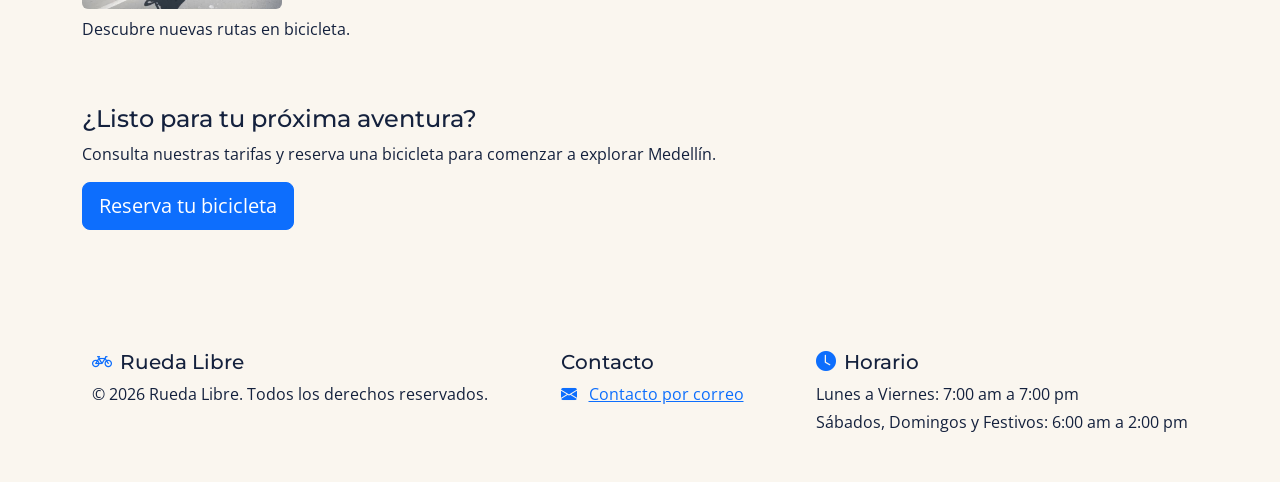
==== commit badddda9: "MiniReto 10: La flota y rutas en cards y carrusel de promociones" ====
--- a/index.html
+++ b/index.html
@@ -3,7 +3,10 @@
   <head>
     <meta charset="UTF-8" />
     <meta name="viewport" content="width=device-width, initial-scale=1.0" />
-    <meta name="description" content="desciption bussines" />
+    <meta
+      name="description"
+      content="Alquiler de bicicletas y recorridos guiados en Medellín con Rueda Libre."
+    />
 
     <link rel="preconnect" href="https://fonts.googleapis.com" />
     <link rel="preconnect" href="https://fonts.gstatic.com" crossorigin />
@@ -18,6 +21,10 @@
       integrity="sha384-QWTKZyjpPEjISv5WaRU9OFeRpok6YctnYmDr5pNlyT2bRjXh0JMhjY6hW+ALEwIH"
       crossorigin="anonymous"
     />
+    <link
+      rel="stylesheet"
+      href="https://cdn.jsdelivr.net/npm/bootstrap-icons@1.11.3/font/bootstrap-icons.min.css"
+    />
 
     <link rel="stylesheet" href="css/styles.css" />
 
@@ -25,38 +32,70 @@
   </head>
 
   <body>
-    <!-- CABECERA -->
-    <header class="container d-flex flex-column flex-md-row justify-content-between align-items-center gap-3 py-3">
-      <div class="text-center text-md-start">
-        <h1 class="mb-1">Rueda Libre</h1>
-        <p class="mb-0">Alquiler de bicicletas en Medellín</p>
-      </div>
-
-      <nav aria-label="Navegación principal">
-        <ul id="menu" class="d-flex flex-wrap justify-content-center gap-3 list-unstyled mb-0 ps-0">
-          <li><a href="index.html" class="activo">Inicio</a></li>
-          <li><a href="paginas/tarifas.html">Tarifas y rutas</a></li>
-          <li><a href="paginas/reservas.html">Reservas</a></li>
-        </ul>
+    <!-- CABECERA CON NAVBAR COLAPSABLE -->
+    <header class="bg-white border-bottom sticky-top">
+      <nav class="navbar navbar-expand-lg container py-2" aria-label="Navegación principal">
+        <a class="navbar-brand d-flex align-items-center gap-2" href="index.html">
+          <i class="bi bi-bicycle fs-3 text-primary" aria-hidden="true"></i>
+          <div>
+            <span class="d-block lh-1">Rueda Libre</span>
+            <small class="text-secondary fw-normal fs-6">Alquiler de bicicletas en Medellín</small>
+          </div>
+        </a>
+
+        <button
+          class="navbar-toggler"
+          type="button"
+          data-bs-toggle="collapse"
+          data-bs-target="#menuPrincipal"
+          aria-controls="menuPrincipal"
+          aria-expanded="false"
+          aria-label="Alternar menú de navegación"
+        >
+          <span class="navbar-toggler-icon"></span>
+        </button>
+
+        <div class="collapse navbar-collapse" id="menuPrincipal">
+          <ul id="menu" class="navbar-nav ms-auto mb-2 mb-lg-0 gap-lg-2">
+            <li class="nav-item">
+              <a class="nav-link active fw-bold text-primary" aria-current="page" href="index.html">Inicio</a>
+            </li>
+            <li class="nav-item">
+              <a class="nav-link" href="paginas/tarifas.html">Tarifas y rutas</a>
+            </li>
+            <li class="nav-item">
+              <a class="nav-link" href="paginas/reservas.html">Reservas</a>
+            </li>
+          </ul>
+        </div>
       </nav>
     </header>
 
     <!-- CONTENIDO PRINCIPAL -->
-      <section id="inicio" class="py-4">
+    <main class="container py-4">
+      <!-- PORTADA -->
+      <section id="inicio" class="portada-hero p-4 p-md-5 my-3">
         <div class="row align-items-center g-4">
           <div class="col-12 col-md-6 inicio-texto">
-            <h2>Bienvenido a Rueda Libre</h2>
-
-            <p>
+            <h1 class="display-6 fw-bold mb-3">Bienvenido a Rueda Libre</h1>
+
+            <p class="lead">
               Descubre Medellín sobre dos ruedas y disfruta de nuevas experiencias
               en bicicleta.
             </p>
 
             <p class="fw-semibold mb-2">Accesos rápidos</p>
-            <p class="d-flex flex-wrap align-items-center gap-3 mb-0">
-              <a href="#encuentranos">Ir a Encuéntranos</a>
-              <a href="paginas/reservas.html" class="btn-cta">Reservar ahora</a>
-            </p>
+            <div class="d-flex flex-wrap align-items-center gap-3">
+              <a href="paginas/reservas.html" class="btn btn-primary btn-lg">
+                Reservar ahora
+              </a>
+              <a href="paginas/tarifas.html" class="btn btn-outline-primary btn-lg">
+                Ver tarifas
+              </a>
+              <a href="#encuentranos" class="btn btn-outline-primary">
+                Ir a Encuéntranos
+              </a>
+            </div>
           </div>
 
           <div class="col-12 col-md-6">
@@ -69,177 +108,256 @@
         </div>
       </section>
 
+      <!-- CARRUSEL DE PROMOCIONES DEL MES -->
+      <section id="promociones" class="py-4" aria-label="Promociones del mes">
+        <h2 class="titulo-seccion">Promociones del mes</h2>
+
+        <div
+          id="carruselPromociones"
+          class="carousel slide rounded overflow-hidden shadow-sm"
+          data-bs-ride="carousel"
+        >
+          <div class="carousel-inner">
+            <div class="carousel-item active">
+              <img
+                src="img/portada.jpeg"
+                class="d-block w-100"
+                style="max-height: 360px; object-fit: cover;"
+                alt="Ciclistas recorriendo la ciudad en martes 2x1 en bicicletas urbanas"
+              />
+              <div class="carousel-caption d-block bg-dark bg-opacity-75 rounded p-3">
+                <h3 class="h4 text-white mb-1">Martes 2x1 en bicicletas urbanas</h3>
+                <p class="mb-2">Ven con un acompañante y rueda por toda la ciclorruta pagando solo un alquiler.</p>
+                <a href="paginas/reservas.html" class="btn btn-pedal btn-sm">Reservar promoción</a>
+              </div>
+            </div>
+
+            <div class="carousel-item">
+              <img
+                src="img/bici.jpeg"
+                class="d-block w-100"
+                style="max-height: 360px; object-fit: cover;"
+                alt="Bicicleta eléctrica con 20 por ciento de descuento de lunes a jueves"
+              />
+              <div class="carousel-caption d-block bg-dark bg-opacity-75 rounded p-3">
+                <h3 class="h4 text-white mb-1">20 % de descuento en eléctricas de lunes a jueves</h3>
+                <p class="mb-2">Sube las lomas de Medellín sin esfuerzo con nuestra flota de asistencia eléctrica.</p>
+                <a href="paginas/reservas.html" class="btn btn-pedal btn-sm">Reservar eléctrica</a>
+              </div>
+            </div>
+
+            <div class="carousel-item">
+              <img
+                src="img/ruta.jpeg"
+                class="d-block w-100"
+                style="max-height: 360px; object-fit: cover;"
+                alt="Grupo en tour guiado gratuito para cumpleañeros"
+              />
+              <div class="carousel-caption d-block bg-dark bg-opacity-75 rounded p-3">
+                <h3 class="h4 text-white mb-1">Si cumples años, el recorrido guiado es gratis</h3>
+                <p class="mb-2">Presenta tu documento en el día de tu cumpleaños y celebra rodando con nosotros.</p>
+                <a href="paginas/tarifas.html" class="btn btn-pedal btn-sm">Ver recorridos</a>
+              </div>
+            </div>
+          </div>
+
+          <button
+            class="carousel-control-prev"
+            type="button"
+            data-bs-target="#carruselPromociones"
+            data-bs-slide="prev"
+          >
+            <span class="carousel-control-prev-icon" aria-hidden="true"></span>
+            <span class="visually-hidden">Promoción anterior</span>
+          </button>
+
+          <button
+            class="carousel-control-next"
+            type="button"
+            data-bs-target="#carruselPromociones"
+            data-bs-slide="next"
+          >
+            <span class="carousel-control-next-icon" aria-hidden="true"></span>
+            <span class="visually-hidden">Siguiente promoción</span>
+          </button>
+        </div>
+      </section>
+
+      <!-- NOSOTROS -->
       <section id="nosotros" class="py-4">
-        <h2>¿Quiénes somos?</h2>
+        <h2 class="titulo-seccion">¿Quiénes somos?</h2>
 
         <p>
           Somos Rueda Libre, un servicio de alquiler de bicicletas para conocer
           Medellín de una manera diferente.
         </p>
 
-        <img src="img/bici.jpeg" alt="Bicicleta amarilla" width="200" class="img-fluid rounded" />
-      </section>
-
+        <img
+          src="img/bici.jpeg"
+          alt="Bicicleta amarilla"
+          width="200"
+          class="img-fluid rounded"
+        />
+      </section>
+
+      <!-- SERVICIOS -->
       <section id="servicios" class="py-4">
-        <h2 class="mb-3">Nuestros servicios</h2>
+        <h2 class="titulo-seccion">Nuestros servicios</h2>
 
         <article>
-          <h3>
-            <a href="paginas/tarifas.html"> Recorridos guiados </a>
-          </h3>
-
-          <p class="mb-0">Descubre diferentes lugares de Medellín acompañado de un guía.</p>
+          <h3>Recorridos guiados</h3>
+          <p class="mb-3">Descubre diferentes lugares de Medellín acompañado de un guía.</p>
+          <a href="paginas/tarifas.html" class="btn btn-outline-primary btn-sm">Ver recorridos</a>
         </article>
 
         <article class="tarjeta-servicio">
           <span class="badge-nuevo">Nuevo</span>
-          <h3>Bicicletas Electricas</h3>
-
-          <p class="mb-0">
+          <h3>Bicicletas Eléctricas</h3>
+          <p class="mb-3">
             Alquila una bicicleta para recorrer la ciudad a tu propio ritmo.
           </p>
+          <a href="paginas/tarifas.html" class="btn btn-outline-primary btn-sm">Ver tarifas</a>
         </article>
 
         <article>
           <h3>Rutas en bicicleta</h3>
-
-          <p class="mb-0">Explora rutas para disfrutar de la ciudad y sus alrededores.</p>
+          <p class="mb-3">Explora rutas para disfrutar de la ciudad y sus alrededores.</p>
+          <a href="paginas/reservas.html" class="btn btn-primary btn-sm">Reservar</a>
         </article>
       </section>
 
-      <!-- NUESTRA FLOTA -->
+      <!-- NUESTRA FLOTA EN CARDS -->
       <section id="flota" class="py-4">
-        <h2 class="mb-4">Nuestra flota</h2>
+        <h2 class="titulo-seccion">Nuestra flota</h2>
 
         <div class="row g-4">
           <div class="col-12 col-sm-6 col-lg-4 col-xl-3">
-            <article class="h-100 d-flex flex-column justify-content-between">
-              <img src="img/bici.jpeg" alt="Bicicleta Urbana Clásica" class="img-fluid rounded mb-3"/>
-              <h3>Urbana Clásica</h3>
-              <p>Cómoda y liviana para las ciclorrutas.</p>
-              <p><strong>$10.000 / hora</strong></p>
-              <a href="paginas/reservas.html" class="btn-cta mt-auto">Reservar</a>
-            </article>
-          </div>
-
-          <div class="col-12 col-sm-6 col-lg-4 col-xl-3">
-            <article class="h-100 d-flex flex-column justify-content-between">
-              <img src="img/bici.jpeg" alt="Bicicleta Urbana Plegable" class="img-fluid rounded mb-3"/>
-              <h3>Urbana Plegable</h3>
-              <p>Se dobla en segundos; ideal para combinar con el metro.</p>
-              <p><strong>$12.000 / hora</strong></p>
-              <a href="paginas/reservas.html" class="btn-cta mt-auto">Reservar</a>
-            </article>
-          </div>
-
-          <div class="col-12 col-sm-6 col-lg-4 col-xl-3">
-            <article class="h-100 d-flex flex-column justify-content-between">
-              <img src="img/bici.jpeg" alt="Bicicleta Montaña Trail" class="img-fluid rounded mb-3"/>
-              <h3>Montaña Trail</h3>
-              <p>Suspensión delantera y 21 cambios para las subidas.</p>
-              <p><strong>$15.000 / hora</strong></p>
-              <a href="paginas/reservas.html" class="btn-cta mt-auto">Reservar</a>
-            </article>
-          </div>
-
-          <div class="col-12 col-sm-6 col-lg-4 col-xl-3">
-            <article class="h-100 d-flex flex-column justify-content-between">
-              <img src="img/bici.jpeg" alt="Bicicleta Gravel Aventura" class="img-fluid rounded mb-3"/>
-              <h3>Gravel Aventura</h3>
-              <p>Para rutas mixtas de asfalto y destapado.</p>
-              <p><strong>$18.000 / hora</strong></p>
-              <a href="paginas/reservas.html" class="btn-cta mt-auto">Reservar</a>
-            </article>
-          </div>
-
-          <div class="col-12 col-sm-6 col-lg-4 col-xl-3">
-            <article class="h-100 d-flex flex-column justify-content-between">
-              <img src="img/bici.jpeg" alt="Bicicleta Eléctrica Urbana" class="img-fluid rounded mb-3"/>
-              <h3>Eléctrica Urbana</h3>
-              <p>Asistencia eléctrica con 45 km de autonomía.</p>
-              <p><strong>$25.000 / hora</strong></p>
-              <a href="paginas/reservas.html" class="btn-cta mt-auto">Reservar</a>
-            </article>
-          </div>
-
-          <div class="col-12 col-sm-6 col-lg-4 col-xl-3">
-            <article class="h-100 d-flex flex-column justify-content-between">
-              <img src="img/bici.jpeg" alt="Bicicleta Infantil" class="img-fluid rounded mb-3"/>
-              <h3>Infantil</h3>
-              <p>Para niños de 6 a 10 años.</p>
-              <p><strong>$8.000 / hora</strong></p>
-              <a href="paginas/reservas.html" class="btn-cta mt-auto">Reservar</a>
-            </article>
-          </div>
-
-          <!-- Séptimo modelo agregado -->
-          <div class="col-12 col-sm-6 col-lg-4 col-xl-3">
-            <article class="h-100 d-flex flex-column justify-content-between">
-              <img src="img/bici.jpeg" alt="Bicicleta Tándem" class="img-fluid rounded mb-3"/>
-              <h3>Tándem</h3>
-              <p>Para dos personas; perfecta para pasear en pareja.</p>
-              <p><strong>$20.000 / hora</strong></p>
-              <a href="paginas/reservas.html" class="btn-cta mt-auto">Reservar</a>
-            </article>
-          </div>
-        </div>
-      </section>
-
-      <!-- NUESTRAS RUTAS -->
-      <section id="rutas">
-        <h2>Nuestras rutas</h2>
-
-        <div class="galeria-rutas">
-          <article>
-            <img src="img/ruta.jpeg" alt="Ruta Río y Parques" />
-            <h3>Río y Parques</h3>
-            <p>Nivel: Fácil</p>
-          </article>
-
-          <article>
-            <img src="img/ruta.jpeg" alt="Ruta Sabores de barrio" />
-            <h3>Sabores de barrio</h3>
-            <p>Nivel: Fácil</p>
-          </article>
-
-          <article>
-            <img src="img/ruta.jpeg" alt="Ruta Reto las Palmas" />
-            <h3>Reto las Palmas</h3>
-            <p>Nivel: Difícil</p>
-          </article>
-        </div>
-      </section>
-
-<section id="rutas" class="py-4">
-        <h2 class="mb-4">Nuestras rutas</h2>
+            <article class="card h-100 shadow-sm">
+              <img src="img/bici.jpeg" alt="Bicicleta Urbana Clásica" class="card-img-top" />
+              <div class="card-body d-flex flex-column">
+                <h3 class="card-title h5">Urbana Clásica</h3>
+                <p class="card-text">Cómoda y liviana para las ciclorrutas.</p>
+                <p class="card-text fw-bold text-primary mb-3">$10.000 / hora</p>
+                <a href="paginas/reservas.html" class="btn btn-primary mt-auto">Reservar</a>
+              </div>
+            </article>
+          </div>
+
+          <div class="col-12 col-sm-6 col-lg-4 col-xl-3">
+            <article class="card h-100 shadow-sm">
+              <img src="img/bici.jpeg" alt="Bicicleta Urbana Plegable" class="card-img-top" />
+              <div class="card-body d-flex flex-column">
+                <h3 class="card-title h5">Urbana Plegable</h3>
+                <p class="card-text">Se dobla en segundos; ideal para combinar con el metro.</p>
+                <p class="card-text fw-bold text-primary mb-3">$12.000 / hora</p>
+                <a href="paginas/reservas.html" class="btn btn-primary mt-auto">Reservar</a>
+              </div>
+            </article>
+          </div>
+
+          <div class="col-12 col-sm-6 col-lg-4 col-xl-3">
+            <article class="card h-100 shadow-sm">
+              <img src="img/bici.jpeg" alt="Bicicleta Montaña Trail" class="card-img-top" />
+              <div class="card-body d-flex flex-column">
+                <h3 class="card-title h5">Montaña Trail</h3>
+                <p class="card-text">Suspensión delantera y 21 cambios para las subidas.</p>
+                <p class="card-text fw-bold text-primary mb-3">$15.000 / hora</p>
+                <a href="paginas/reservas.html" class="btn btn-primary mt-auto">Reservar</a>
+              </div>
+            </article>
+          </div>
+
+          <div class="col-12 col-sm-6 col-lg-4 col-xl-3">
+            <article class="card h-100 shadow-sm">
+              <img src="img/bici.jpeg" alt="Bicicleta Gravel Aventura" class="card-img-top" />
+              <div class="card-body d-flex flex-column">
+                <h3 class="card-title h5">Gravel Aventura</h3>
+                <p class="card-text">Para rutas mixtas de asfalto y destapado.</p>
+                <p class="card-text fw-bold text-primary mb-3">$18.000 / hora</p>
+                <a href="paginas/reservas.html" class="btn btn-primary mt-auto">Reservar</a>
+              </div>
+            </article>
+          </div>
+
+          <div class="col-12 col-sm-6 col-lg-4 col-xl-3">
+            <article class="card h-100 shadow-sm">
+              <img src="img/bici.jpeg" alt="Bicicleta Eléctrica Urbana" class="card-img-top" />
+              <div class="card-body d-flex flex-column">
+                <h3 class="card-title h5">Eléctrica Urbana</h3>
+                <p class="card-text">Asistencia eléctrica con 45 km de autonomía.</p>
+                <p class="card-text fw-bold text-primary mb-3">$25.000 / hora</p>
+                <a href="paginas/reservas.html" class="btn btn-primary mt-auto">Reservar</a>
+              </div>
+            </article>
+          </div>
+
+          <div class="col-12 col-sm-6 col-lg-4 col-xl-3">
+            <article class="card h-100 shadow-sm">
+              <img src="img/bici.jpeg" alt="Bicicleta Infantil" class="card-img-top" />
+              <div class="card-body d-flex flex-column">
+                <h3 class="card-title h5">Infantil</h3>
+                <p class="card-text">Para niños de 6 a 10 años.</p>
+                <p class="card-text fw-bold text-primary mb-3">$8.000 / hora</p>
+                <a href="paginas/reservas.html" class="btn btn-primary mt-auto">Reservar</a>
+              </div>
+            </article>
+          </div>
+
+          <div class="col-12 col-sm-6 col-lg-4 col-xl-3">
+            <article class="card h-100 shadow-sm">
+              <img src="img/bici.jpeg" alt="Bicicleta Tándem" class="card-img-top" />
+              <div class="card-body d-flex flex-column">
+                <h3 class="card-title h5">Tándem</h3>
+                <p class="card-text">Para dos personas; perfecta para pasear en pareja.</p>
+                <p class="card-text fw-bold text-primary mb-3">$20.000 / hora</p>
+                <a href="paginas/reservas.html" class="btn btn-primary mt-auto">Reservar</a>
+              </div>
+            </article>
+          </div>
+        </div>
+      </section>
+
+      <!-- NUESTRAS RUTAS EN CARDS -->
+      <section id="rutas" class="py-4">
+        <h2 class="titulo-seccion">Nuestras rutas</h2>
 
         <div class="row g-4">
           <div class="col-12 col-md-4">
-            <article class="h-100">
-              <img src="img/ruta.jpeg" alt="Ruta Río y Parques" class="img-fluid rounded mb-3" />
-              <h3>Río y Parques</h3>
-              <p class="mb-0">Nivel: Fácil</p>
+            <article class="card h-100 shadow-sm">
+              <img src="img/ruta.jpeg" alt="Ruta Río y Parques" class="card-img-top" />
+              <div class="card-body d-flex flex-column">
+                <h3 class="card-title h5">Río y Parques</h3>
+                <p class="card-text mb-3">Nivel: Fácil — 12 km por parques lineales junto al río.</p>
+                <a href="paginas/tarifas.html" class="btn btn-outline-primary mt-auto">Ver recorridos</a>
+              </div>
             </article>
           </div>
 
           <div class="col-12 col-md-4">
-            <article class="h-100">
-              <img src="img/ruta.jpeg" alt="Ruta Sabores de barrio" class="img-fluid rounded mb-3" />
-              <h3>Sabores de barrio</h3>
-              <p class="mb-0">Nivel: Fácil</p>
+            <article class="card h-100 shadow-sm">
+              <img src="img/ruta.jpeg" alt="Ruta Sabores de barrio" class="card-img-top" />
+              <div class="card-body d-flex flex-column">
+                <h3 class="card-title h5">Sabores de barrio</h3>
+                <p class="card-text mb-3">Nivel: Fácil — 18 km de paradas gastronómicas y cultura local.</p>
+                <a href="paginas/tarifas.html" class="btn btn-outline-primary mt-auto">Ver recorridos</a>
+              </div>
             </article>
           </div>
 
           <div class="col-12 col-md-4">
-            <article class="h-100">
-              <img src="img/ruta.jpeg" alt="Ruta Reto las Palmas" class="img-fluid rounded mb-3" />
-              <h3>Reto las Palmas</h3>
-              <p class="mb-0">Nivel: Difícil</p>
-            </article>
-          </div>
-        </div>
-      </section>
-
+            <article class="card h-100 shadow-sm">
+              <img src="img/ruta.jpeg" alt="Ruta Reto las Palmas" class="card-img-top" />
+              <div class="card-body d-flex flex-column">
+                <h3 class="card-title h5">Reto las Palmas</h3>
+                <p class="card-text mb-3">Nivel: Difícil — 25 km de ascenso con miradores panorámicos.</p>
+                <a href="paginas/tarifas.html" class="btn btn-outline-primary mt-auto">Ver recorridos</a>
+              </div>
+            </article>
+          </div>
+        </div>
+      </section>
+
+      <!-- BENEFICIOS CON BOOTSTRAP ICONS -->
       <section id="beneficios" class="py-4 my-3">
         <h2 class="text-center fw-bold mb-2">¿Por qué Rueda Libre?</h2>
         <p class="lead text-center text-secondary mb-4">
@@ -248,58 +366,66 @@
 
         <div class="row g-4">
           <div class="col-12 col-sm-6 col-lg-3">
-            <div class="p-3 p-md-4 bg-light border rounded h-100">
-              <h3 class="fs-5 fw-bold text-success">Bicicletas revisadas</h3>
+            <div class="p-3 p-md-4 bg-white border rounded h-100">
+              <h3 class="fs-5 fw-bold text-primary">
+                <i class="bi bi-patch-check-fill me-2" aria-hidden="true"></i>Bicicletas revisadas
+              </h3>
               <p class="text-secondary mb-3">
                 Ajustamos frenos, cambios y llantas antes de cada alquiler.
               </p>
-              <span class="text-bg-success px-2 py-1 rounded d-inline-block fw-semibold">
+              <span class="bg-primary text-white px-2 py-1 rounded d-inline-block fw-semibold">
                 100% revisadas
               </span>
             </div>
           </div>
 
           <div class="col-12 col-sm-6 col-lg-3">
-            <div class="p-3 p-md-4 bg-light border rounded h-100">
-              <h3 class="fs-5 fw-bold text-success">Casco y candado incluidos</h3>
+            <div class="p-3 p-md-4 bg-white border rounded h-100">
+              <h3 class="fs-5 fw-bold text-primary">
+                <i class="bi bi-shield-check me-2" aria-hidden="true"></i>Casco y candado incluidos
+              </h3>
               <p class="text-secondary mb-3">
                 Rueda tranquilo por la ciudad con tus accesorios de protección.
               </p>
-              <span class="text-bg-success px-2 py-1 rounded d-inline-block fw-semibold">
+              <span class="bg-primary text-white px-2 py-1 rounded d-inline-block fw-semibold">
                 $0 costo adicional
               </span>
             </div>
           </div>
 
           <div class="col-12 col-sm-6 col-lg-3">
-            <div class="p-3 p-md-4 bg-light border rounded h-100">
-              <h3 class="fs-5 fw-bold text-success">Guías certificados</h3>
+            <div class="p-3 p-md-4 bg-white border rounded h-100">
+              <h3 class="fs-5 fw-bold text-primary">
+                <i class="bi bi-compass-fill me-2" aria-hidden="true"></i>Guías certificados
+              </h3>
               <p class="text-secondary mb-3">
                 Recorre las rutas acompañado de expertos locales en ciclismo urbano.
               </p>
-              <span class="text-bg-success px-2 py-1 rounded d-inline-block fw-semibold">
+              <span class="bg-primary text-white px-2 py-1 rounded d-inline-block fw-semibold">
                 Rutas seguras
               </span>
             </div>
           </div>
 
           <div class="col-12 col-sm-6 col-lg-3">
-            <div class="p-3 p-md-4 bg-light border rounded h-100">
-              <h3 class="fs-5 fw-bold text-success">Puntos de devolución</h3>
+            <div class="p-3 p-md-4 bg-white border rounded h-100">
+              <h3 class="fs-5 fw-bold text-primary">
+                <i class="bi bi-pin-map-fill me-2" aria-hidden="true"></i>Puntos de devolución
+              </h3>
               <p class="text-secondary mb-3">
                 Entrega la bicicleta en la estación que te quede más cerca al terminar.
               </p>
-              <span class="text-bg-success px-2 py-1 rounded d-inline-block fw-semibold">
+              <span class="bg-primary text-white px-2 py-1 rounded d-inline-block fw-semibold">
                 3 sedes disponibles
               </span>
             </div>
           </div>
         </div>
 
-        <!-- "¿Listo para rodar?" -->
+        <!-- Franja "¿Listo para rodar?" -->
         <div class="mt-5 p-4 p-md-5 bg-dark text-white rounded d-flex flex-column flex-md-row justify-content-between align-items-center gap-3">
           <div class="text-center text-md-start">
-            <h3 class="fs-3 fw-bold mb-1">¿Listo para rodar?</h3>
+            <h3 class="fs-3 fw-bold mb-1 text-white">¿Listo para rodar?</h3>
             <p class="lead mb-0">
               Elige tu bicicleta y asegura tu próximo recorrido en minutos.
             </p>
@@ -312,20 +438,17 @@
             class="d-none d-md-block rounded"
           />
 
-          <a
-            href="paginas/reservas.html"
-            class="text-bg-warning px-4 py-3 rounded text-decoration-none fw-bold"
-          >
-            Ir a reservas
+          <a href="paginas/reservas.html" class="btn btn-pedal btn-lg">
+            Reservar ahora
           </a>
         </div>
       </section>
 
+      <!-- CÓMO ALQUILAR -->
       <section id="como-alquilar" class="py-4">
-        <h2>¿Cómo alquilar?</h2>
-
-        <h3>Pasos para alquilar una bicicleta</h3>
-
+        <h2 class="titulo-seccion">¿Cómo alquilar?</h2>
+
+        <h3 class="h5">Pasos para alquilar una bicicleta</h3>
         <ol>
           <li>Consulta nuestras tarifas y rutas.</li>
           <li>Selecciona la bicicleta que necesitas.</li>
@@ -333,8 +456,7 @@
           <li>Recoge tu bicicleta y disfruta del recorrido.</li>
         </ol>
 
-        <h3>Beneficios de nuestro servicio</h3>
-
+        <h3 class="h5 mt-3">Beneficios de nuestro servicio</h3>
         <ul>
           <li>Libertad para explorar Medellín.</li>
           <li>Opciones de recorridos guiados.</li>
@@ -342,18 +464,21 @@
         </ul>
       </section>
 
+      <!-- ENCUÉNTRANOS CON BOOTSTRAP ICONS -->
       <section id="encuentranos" class="py-4">
-        <h2>Encuéntranos</h2>
+        <h2 class="titulo-seccion">Encuéntranos</h2>
 
         <address>
-          <p>
+          <p class="mb-2">
+            <i class="bi bi-geo-alt-fill text-primary me-2" aria-hidden="true"></i>
             Dirección:
-            <a href="https://maps.app.goo.gl/5BbJdYhSYyuFEXiC6" target="_blank"
-              >¿Cómo llegar a Rueda Libre?</a
-            >
+            <a href="https://maps.app.goo.gl/5BbJdYhSYyuFEXiC6" target="_blank">
+              ¿Cómo llegar a Rueda Libre?
+            </a>
           </p>
 
-          <p>
+          <p class="mb-3">
+            <i class="bi bi-envelope-fill text-primary me-2" aria-hidden="true"></i>
             Correo electrónico:
             <a href="mailto:hola@ruedalibre.example">hola@ruedalibre.example</a>
           </p>
@@ -371,42 +496,55 @@
       </section>
 
       <aside class="py-4">
-        <h2>¿Listo para tu próxima aventura?</h2>
+        <h2 class="h4">¿Listo para tu próxima aventura?</h2>
 
         <p>
           Consulta nuestras tarifas y reserva una bicicleta para comenzar a
           explorar Medellín.
         </p>
 
-        <a href="paginas/reservas.html" class="btn-cta">Reserva tu bicicleta</a>
+        <a href="paginas/reservas.html" class="btn btn-primary btn-lg">Reserva tu bicicleta</a>
       </aside>
     </main>
 
-    <!-- FOOTER -->
-    <footer class="container d-flex flex-column flex-md-row justify-content-between align-items-start gap-4 py-4 mt-4 border-top">
-      <div>
-        <h3>Rueda Libre</h3>
-        <p class="mb-0">&copy; 2026 Rueda Libre. Todos los derechos reservados.</p>
-      </div>
-
-      <div>
-        <h3>Contacto</h3>
-        <ul class="list-unstyled mb-0">
-          <li>
-            <a href="mailto:hola@ruedalibre.example"> Contacto por correo </a>
-          </li>
-        </ul>
-      </div>
-
-      <div>
-        <h3>Horario</h3>
-        <p class="mb-1">Lunes a Viernes: 7:00 am a 7:00 pm</p>
-        <p class="mb-0">Sábados, Domingos y Festivos: 6:00 am a 2:00 pm</p>
+    <!-- FOOTER CON CLASE PROPIA E ÍCONOS -->
+    <footer class="pie-marca mt-4">
+      <div class="container d-flex flex-column flex-md-row justify-content-between align-items-start gap-4 py-4">
+        <div>
+          <h3 class="h5">
+            <i class="bi bi-bicycle text-primary me-2" aria-hidden="true"></i>Rueda Libre
+          </h3>
+          <p class="mb-0">&copy; 2026 Rueda Libre. Todos los derechos reservados.</p>
+        </div>
+
+        <div>
+          <h3 class="h5">Contacto</h3>
+          <ul class="list-unstyled mb-0">
+            <li>
+              <i class="bi bi-envelope-fill text-primary me-2" aria-hidden="true"></i>
+              <a href="mailto:hola@ruedalibre.example">Contacto por correo</a>
+            </li>
+          </ul>
+        </div>
+
+        <div>
+          <h3 class="h5">
+            <i class="bi bi-clock-fill text-primary me-2" aria-hidden="true"></i>Horario
+          </h3>
+          <p class="mb-1">Lunes a Viernes: 7:00 am a 7:00 pm</p>
+          <p class="mb-0">Sábados, Domingos y Festivos: 6:00 am a 2:00 pm</p>
+        </div>
       </div>
     </footer>
 
-    <a href="https://wa.me/573000000000" target="_blank" rel="noopener noreferrer" class="whatsapp-flotante" aria-label="Chatear por WhatsApp">
-      WhatsApp
+    <a
+      href="https://wa.me/573000000000"
+      target="_blank"
+      rel="noopener noreferrer"
+      class="whatsapp-flotante"
+      aria-label="Chatear por WhatsApp con Rueda Libre"
+    >
+      <i class="bi bi-whatsapp me-2" aria-hidden="true"></i>WhatsApp
     </a>
 
     <script
